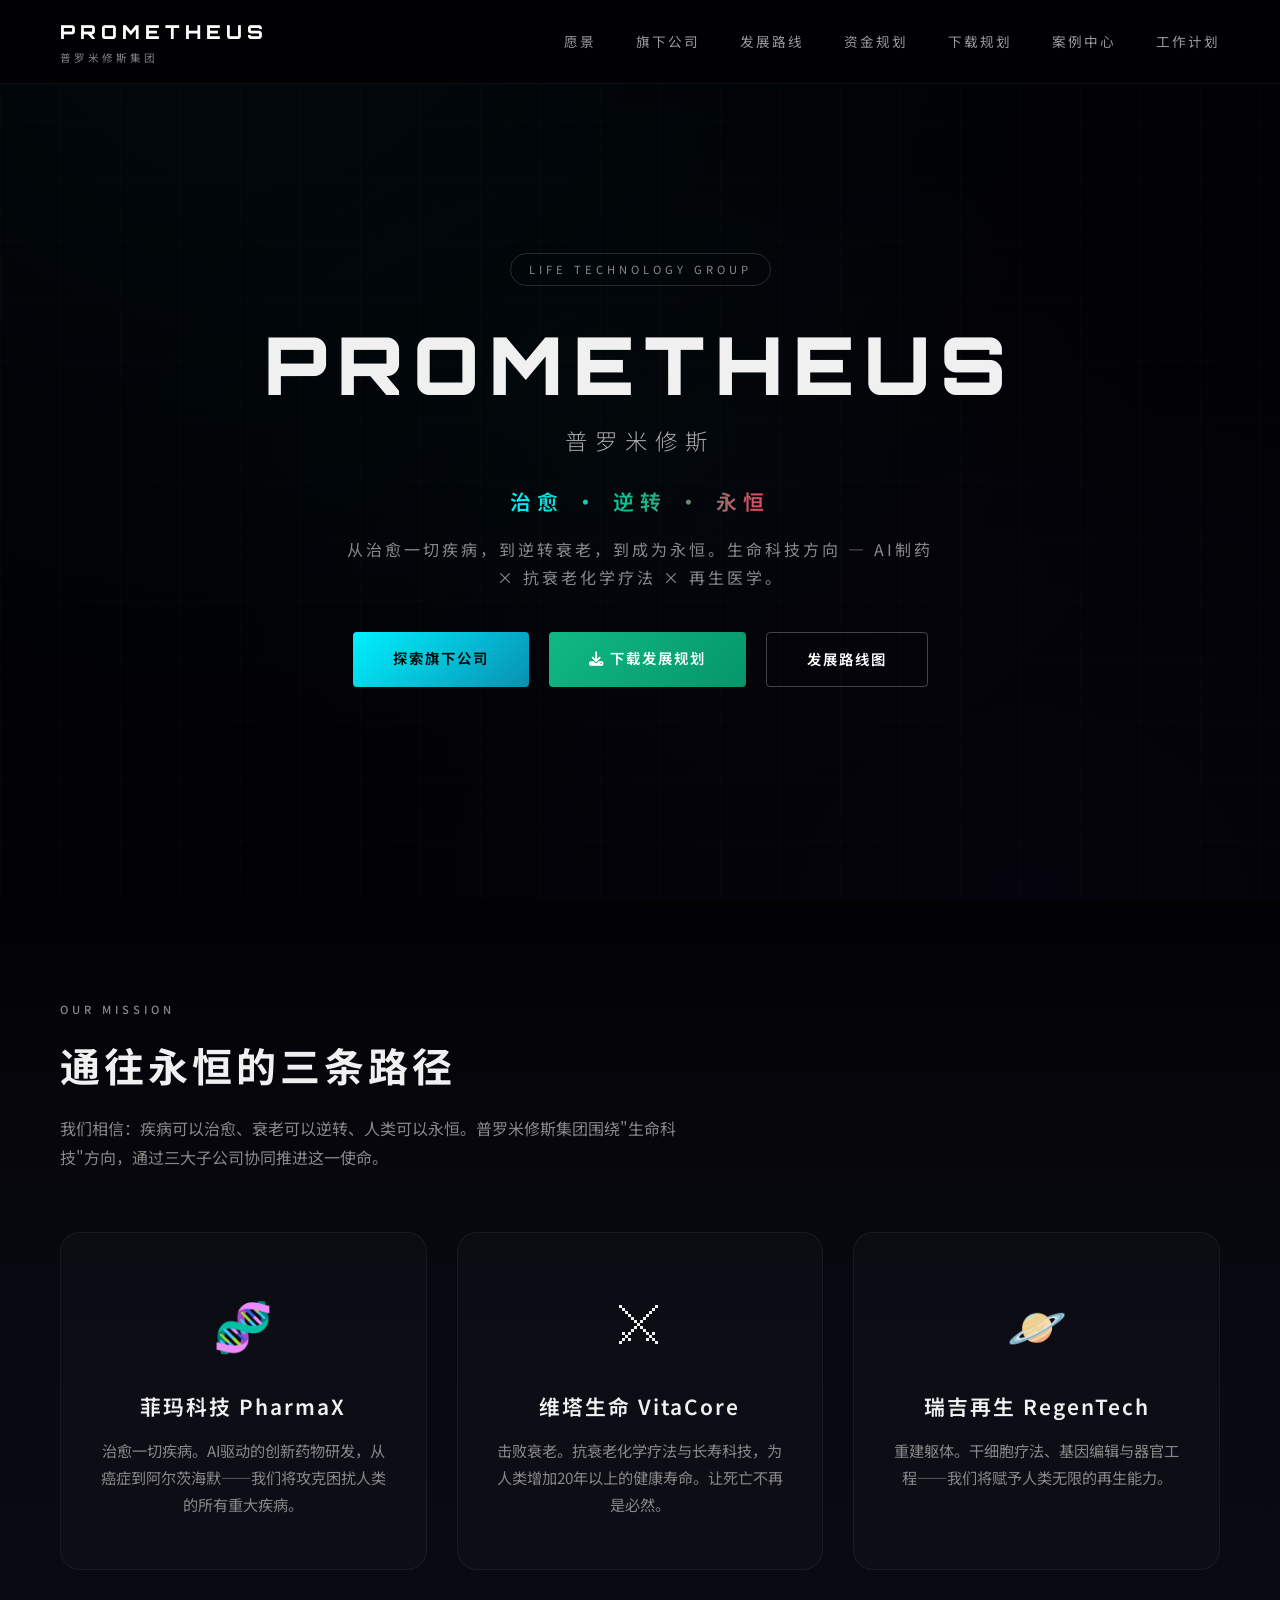
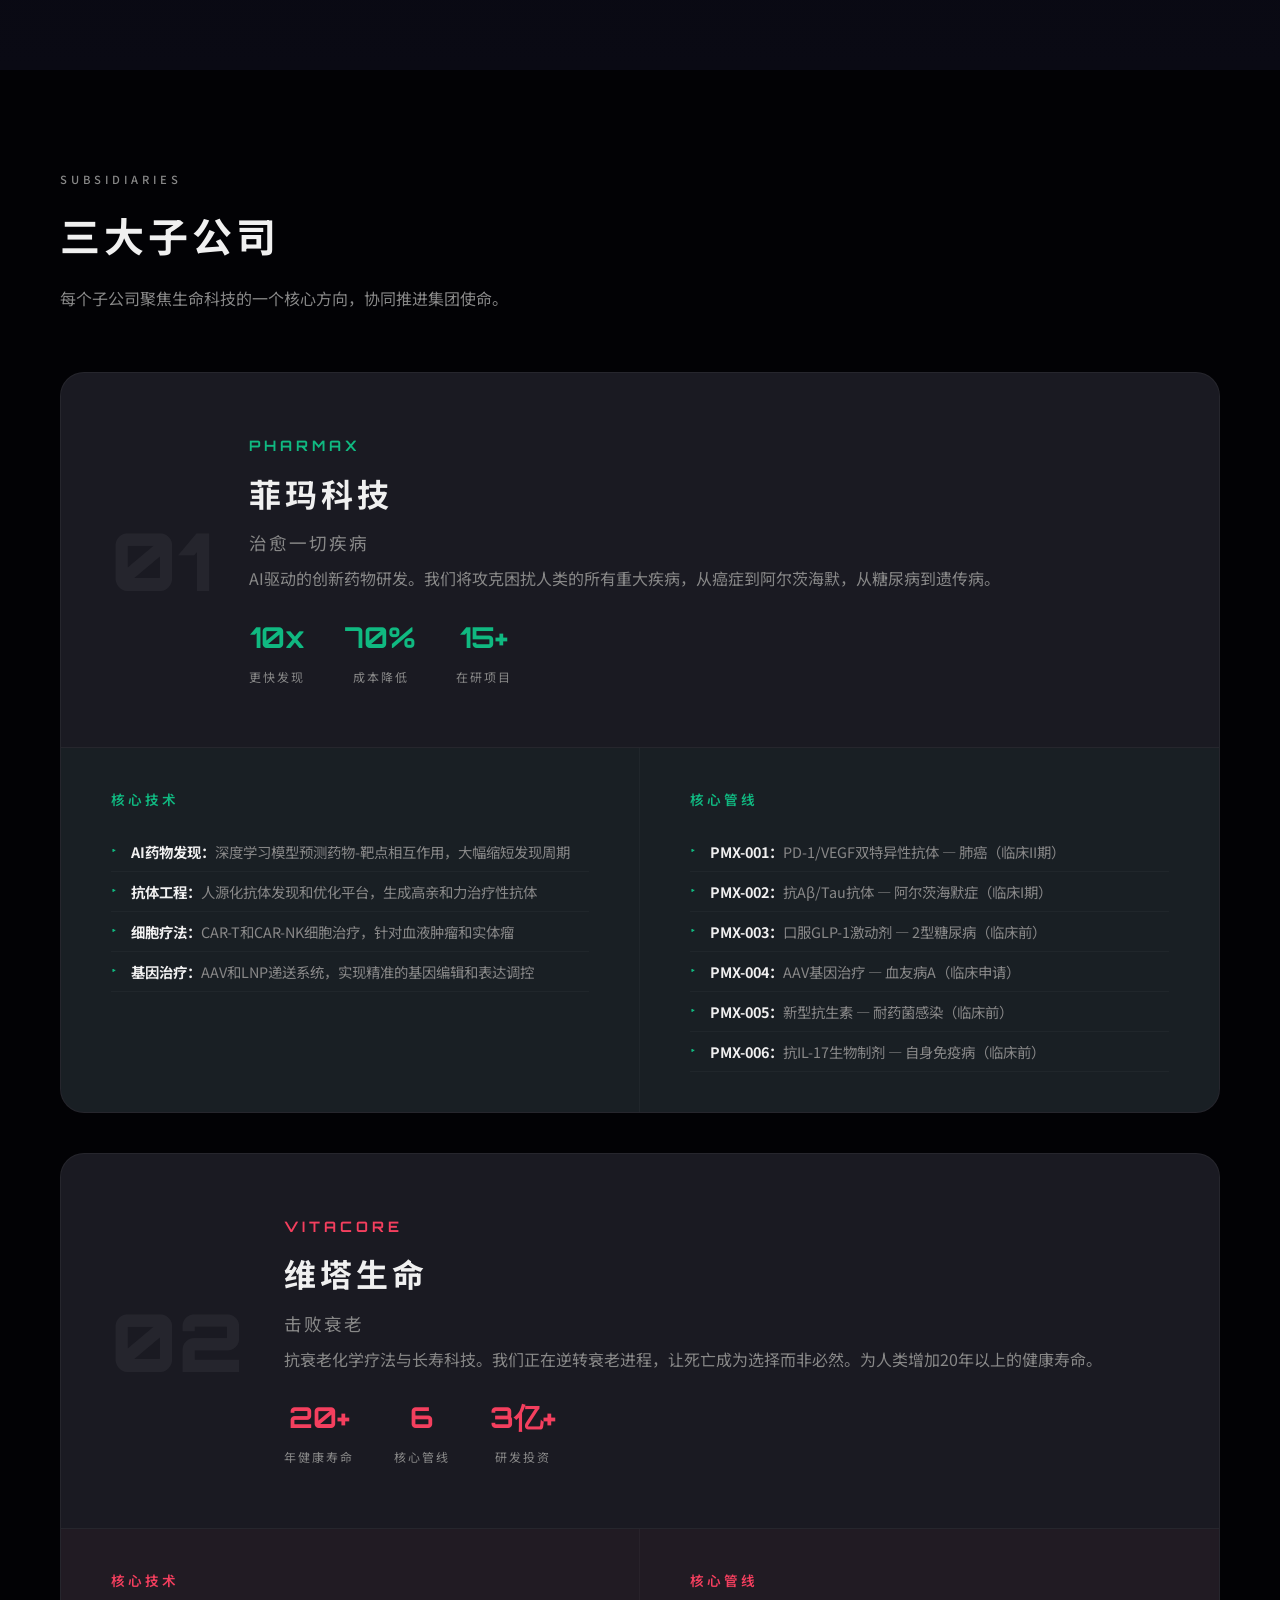
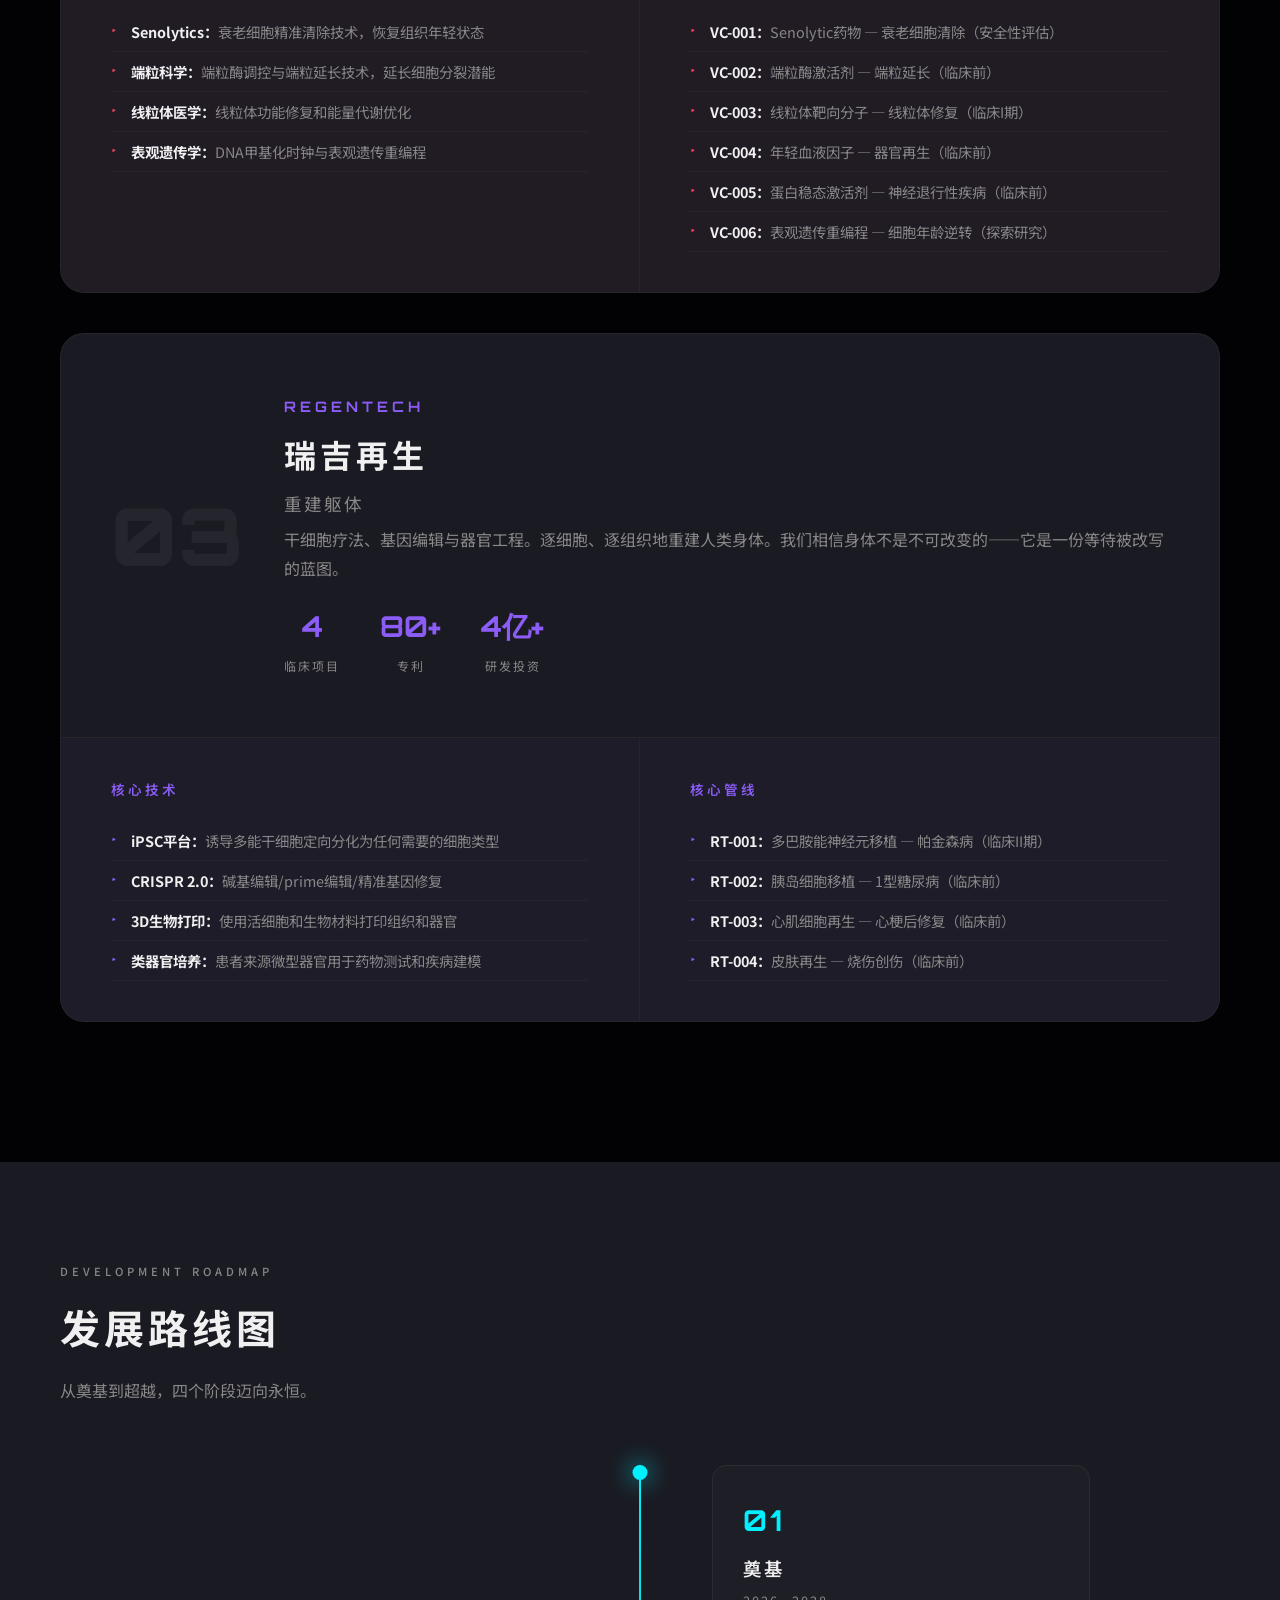
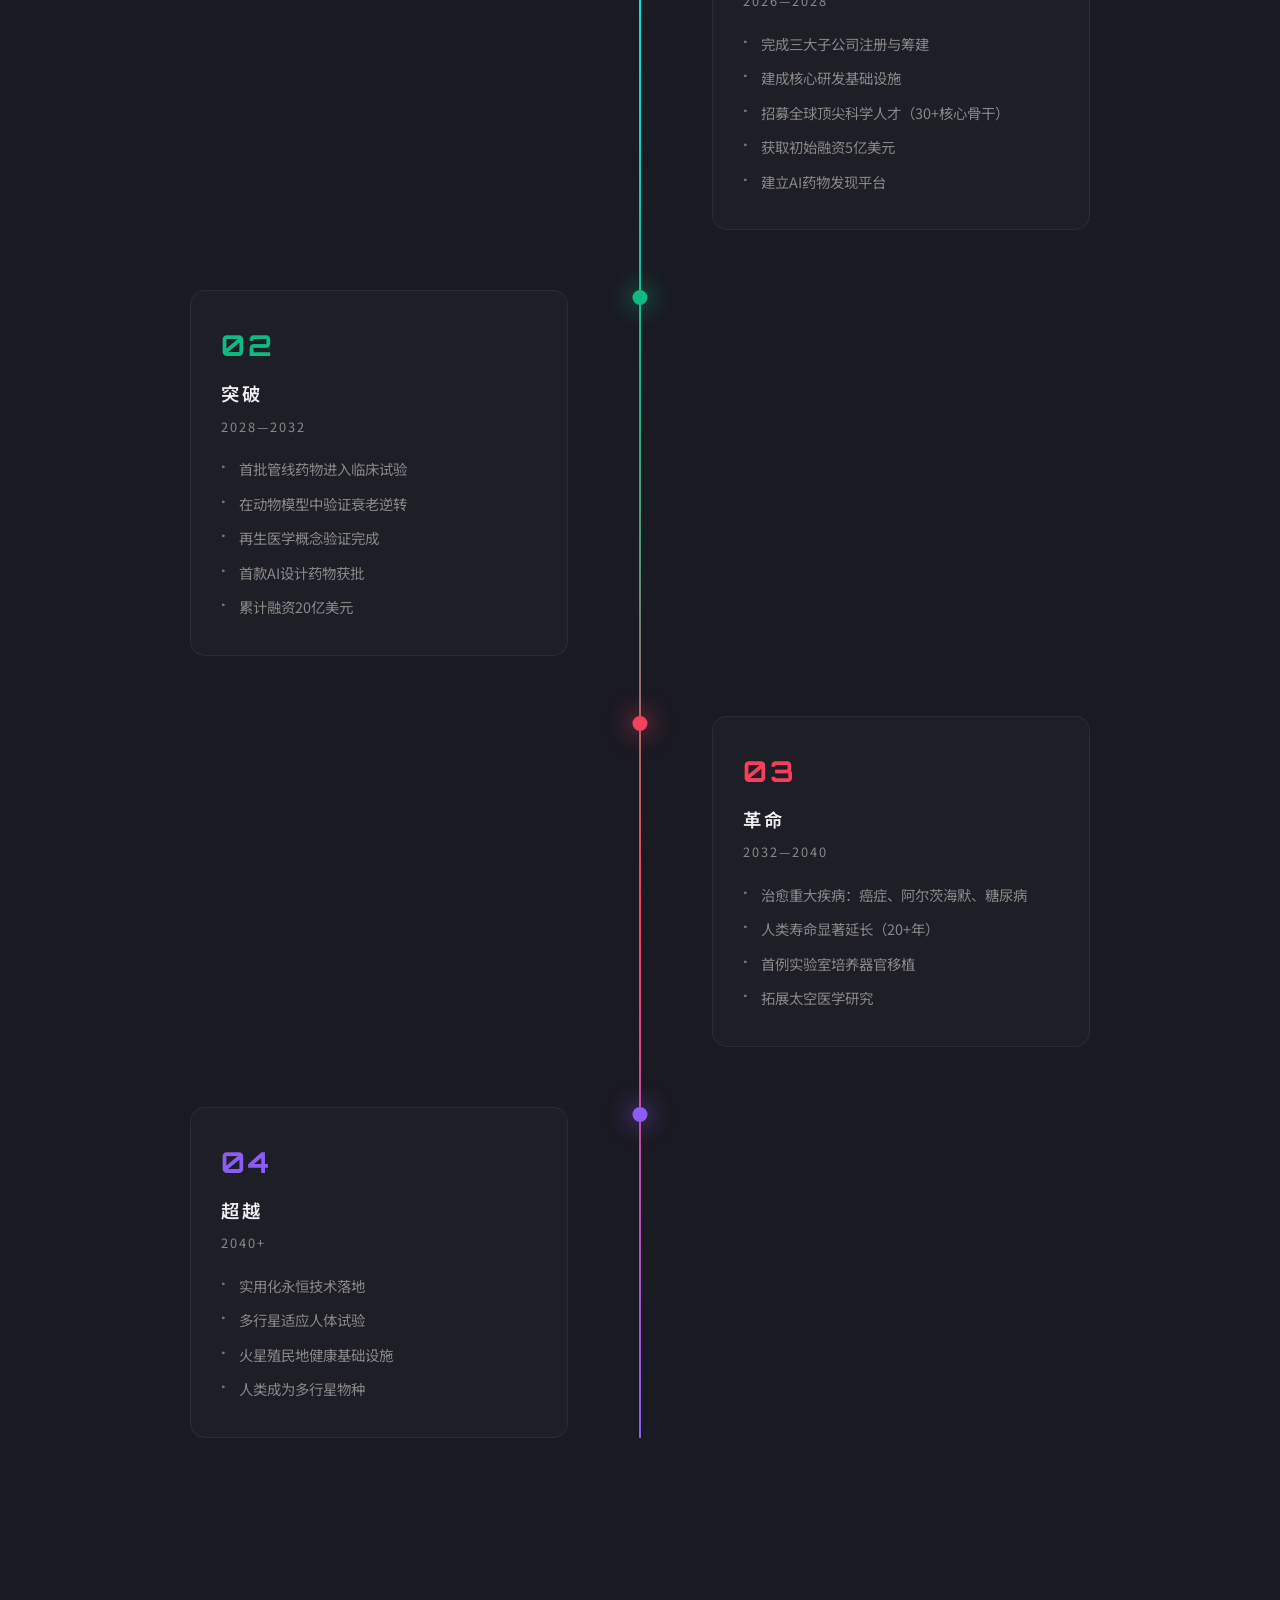
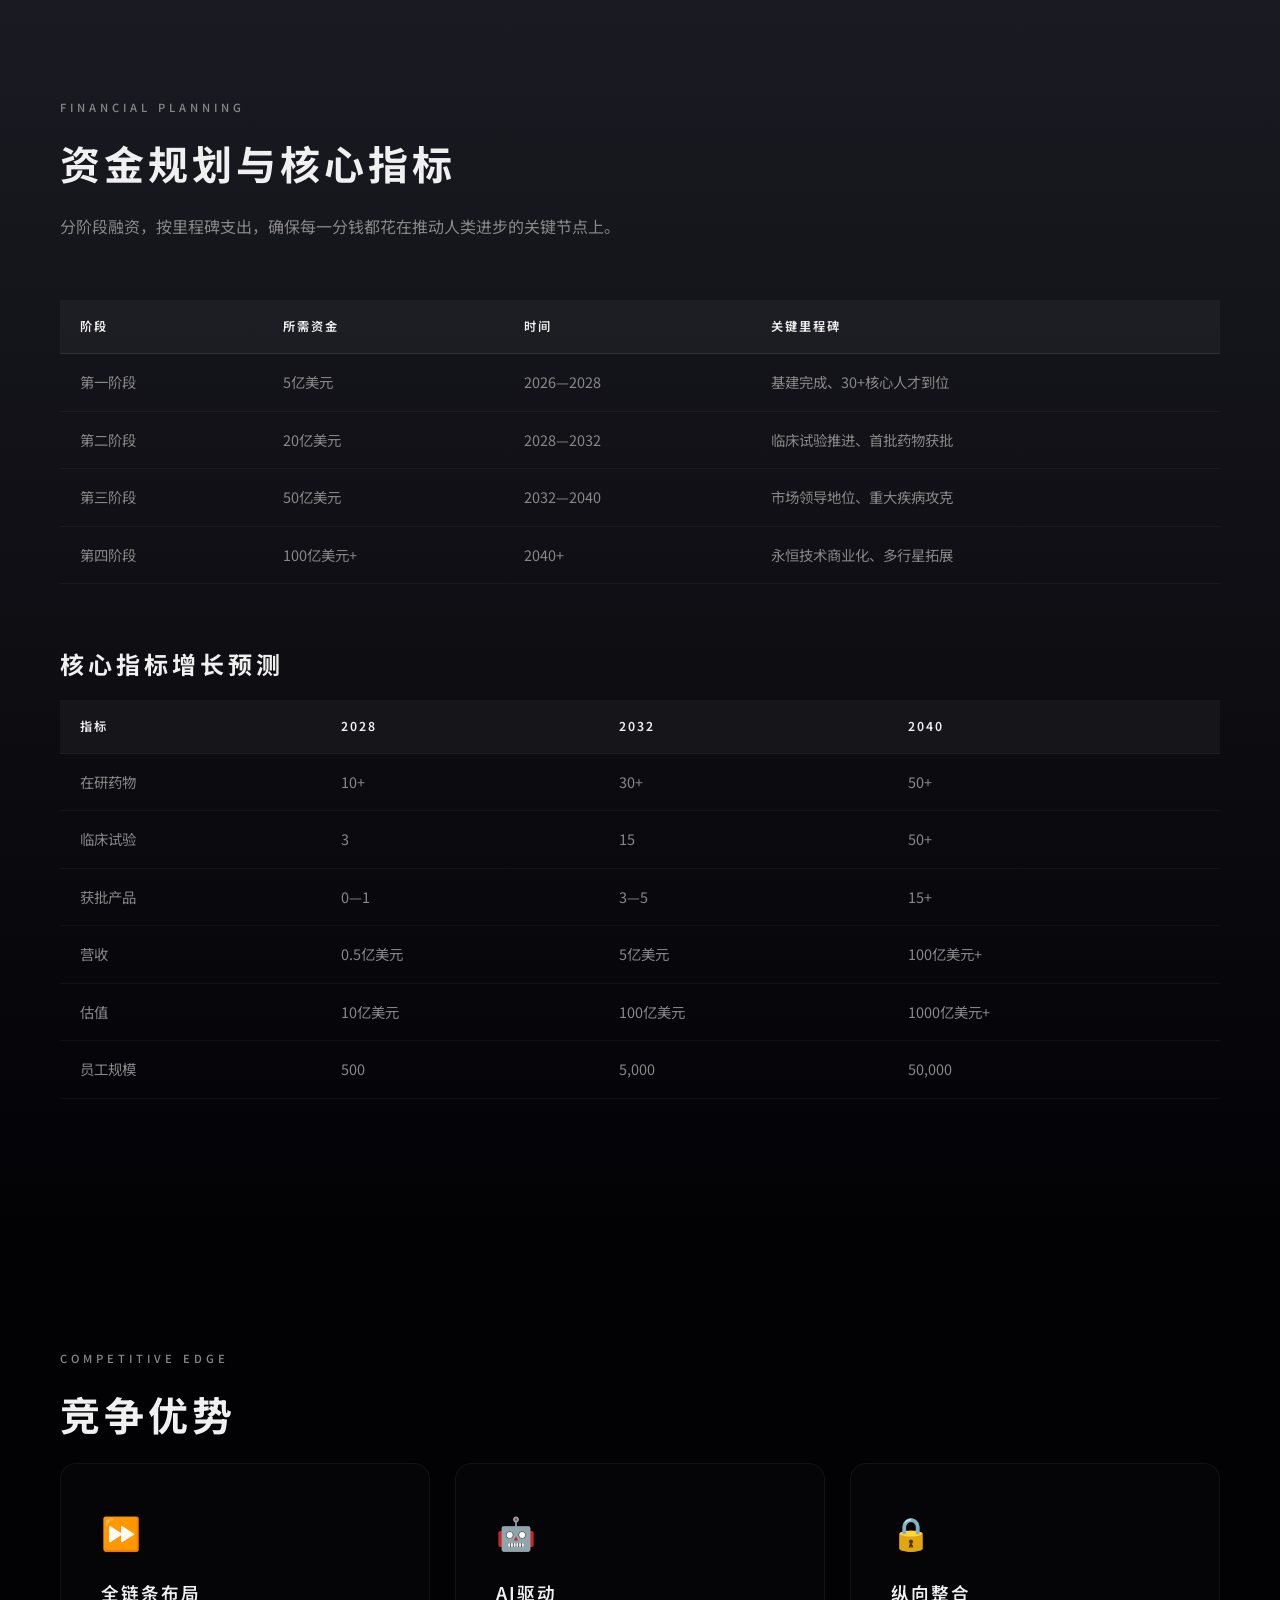
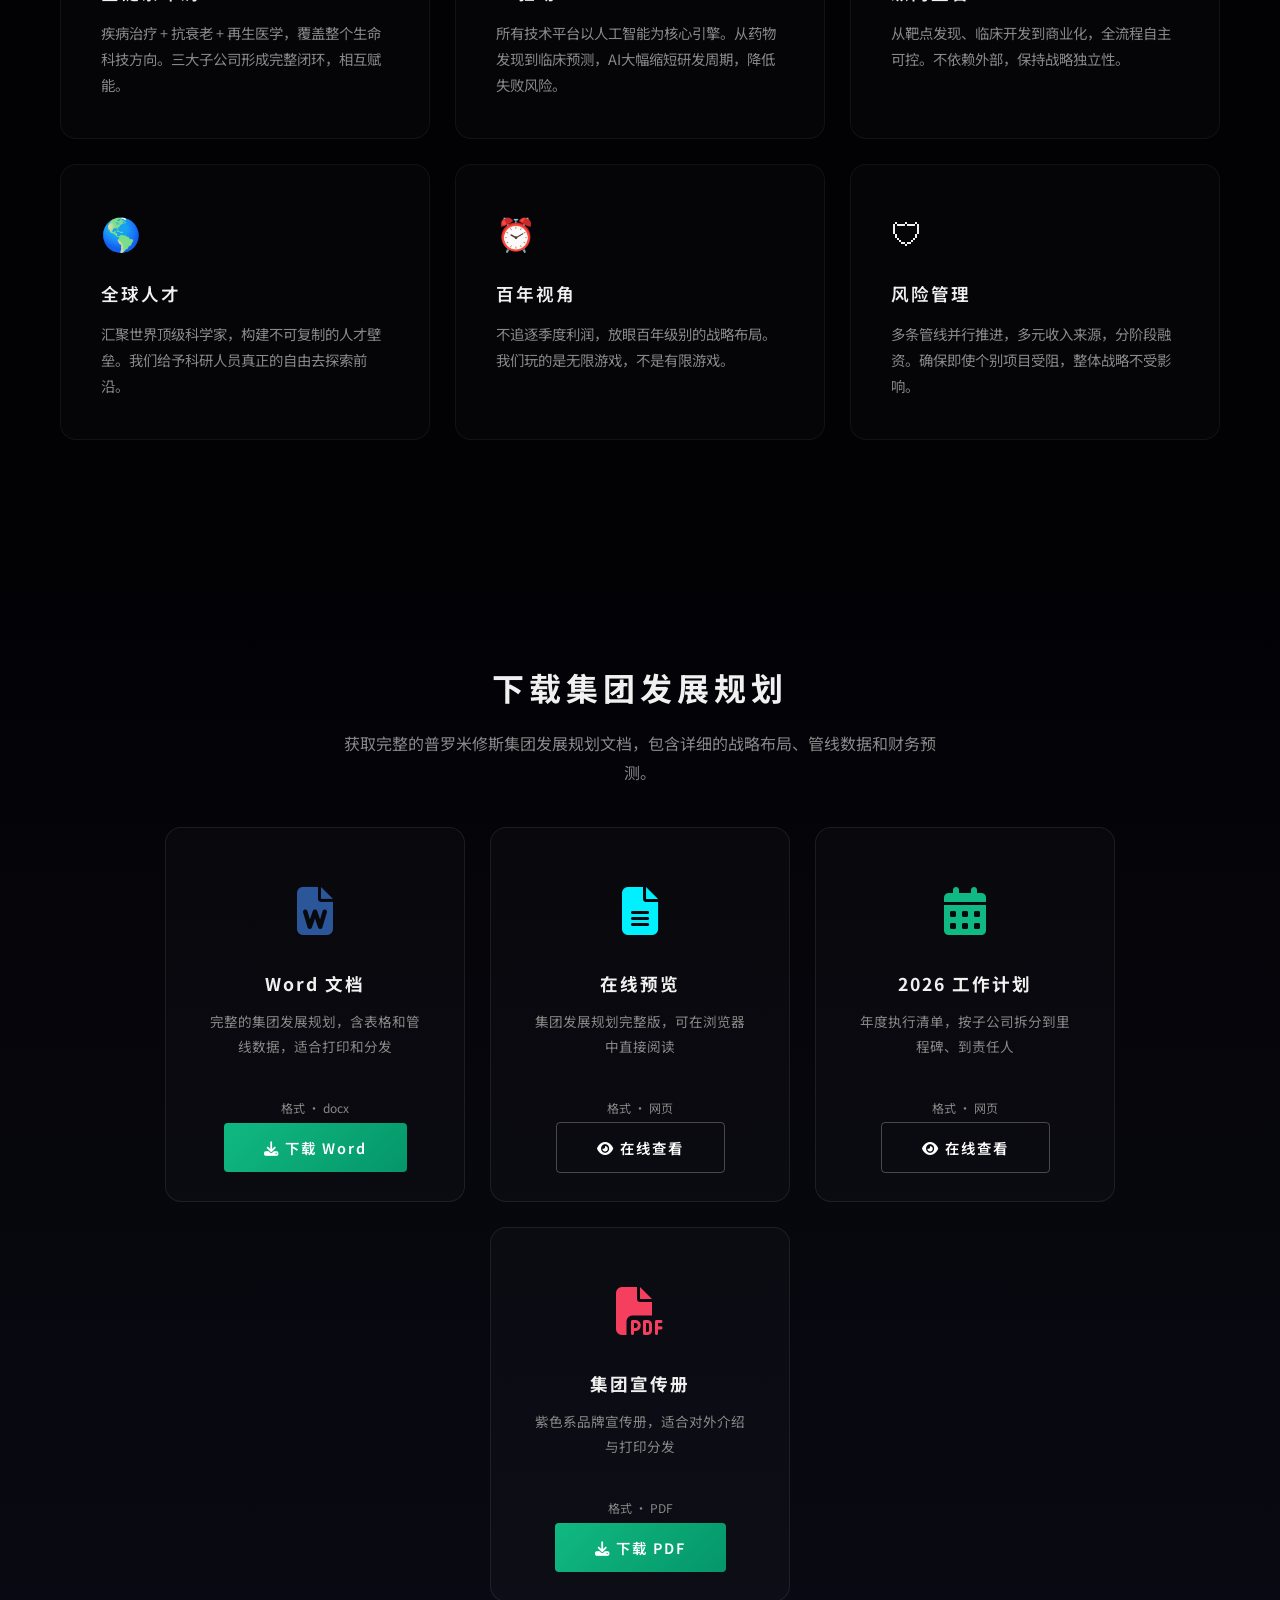
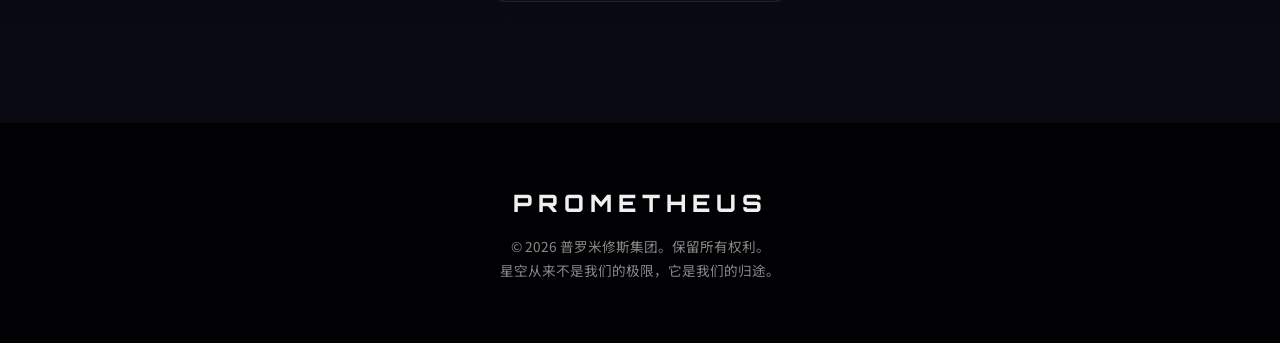
==== index.html @ bc150c8d "Prometheus Group site: main pages, three subsidiaries, longitudinal case tracking center (C-001/C-00" ====
<!DOCTYPE html>
<html lang="zh-CN">
<head>
<meta charset="UTF-8">
<meta name="viewport" content="width=device-width, initial-scale=1.0">
<title>Prometheus | 普罗米修斯集团 — 生命科技</title>
<link href="https://fonts.googleapis.com/css2?family=Orbitron:wght@600;700;900&family=Noto+Sans+SC:wght@300;400;500;700&display=swap" rel="stylesheet">
<link rel="stylesheet" href="https://cdnjs.cloudflare.com/ajax/libs/font-awesome/6.4.0/css/all.min.css">
<style>
:root{--c1:#00f0ff;--c2:#10b981;--c3:#f43f5e;--c4:#8b5cf6;--d:#020205;--l:#f0f0f0;--g:#888;--dg:#1a1a22}
*{margin:0;padding:0;box-sizing:border-box}
html{scroll-behavior:smooth}
body{font-family:'Noto Sans SC',sans-serif;background:var(--d);color:var(--l);line-height:1.7;overflow-x:hidden}

/* Background */
.bg{position:fixed;inset:0;background:radial-gradient(ellipse at 20% 0%,rgba(0,240,255,0.03) 0%,transparent 60%),radial-gradient(ellipse at 80% 100%,rgba(139,92,246,0.03) 0%,transparent 60%),radial-gradient(ellipse at 50% 50%,rgba(16,185,129,0.02) 0%,transparent 60%);z-index:-2}
.grid-bg{position:fixed;inset:0;background:linear-gradient(rgba(255,255,255,0.015) 1px,transparent 1px),linear-gradient(90deg,rgba(255,255,255,0.015) 1px,transparent 1px);background-size:60px 60px;z-index:-1}

/* Nav */
nav{position:fixed;top:0;width:100%;background:rgba(2,2,5,.92);backdrop-filter:blur(30px);border-bottom:1px solid rgba(255,255,255,.05);padding:16px 60px;display:flex;justify-content:space-between;align-items:center;z-index:1000;transition:.3s}
.logo{font-family:'Orbitron',sans-serif;font-size:1.2em;font-weight:800;letter-spacing:5px;color:#fff}
.logo span{font-family:'Noto Sans SC',sans-serif;font-size:.55em;font-weight:400;letter-spacing:3px;opacity:.5;display:block}
.nav-links{display:flex;gap:40px}
.nav-links a{color:rgba(255,255,255,.6);text-decoration:none;font-size:.85em;letter-spacing:2px;transition:.3s;position:relative}
.nav-links a:hover{color:#fff}
.nav-links a::after{content:'';position:absolute;bottom:-4px;left:0;width:0;height:1px;background:var(--c1);transition:.3s}
.nav-links a:hover::after{width:100%}

/* Hero */
.hero{min-height:100vh;display:flex;flex-direction:column;justify-content:center;align-items:center;text-align:center;padding:120px 20px 80px;position:relative}
.hero-tag{display:inline-block;padding:6px 18px;border:1px solid rgba(255,255,255,.15);border-radius:30px;font-size:.7em;letter-spacing:4px;color:var(--g);margin-bottom:30px}
.hero h1{font-family:'Orbitron',sans-serif;font-size:clamp(2.5em,7vw,5em);font-weight:900;letter-spacing:10px;line-height:1.2}
.hero h1 .zh{display:block;font-family:'Noto Sans SC',sans-serif;font-size:.28em;font-weight:300;letter-spacing:8px;margin-top:15px;opacity:.7}
.hero-slogan{font-size:1.3em;letter-spacing:6px;margin:30px 0 15px;background:linear-gradient(90deg,var(--c1),var(--c2),var(--c3));-webkit-background-clip:text;-webkit-text-fill-color:transparent;font-weight:600}
.hero-sub{font-size:1em;color:var(--g);letter-spacing:3px;max-width:600px;line-height:1.8;margin-bottom:40px}
.hero-btns{display:flex;gap:20px;flex-wrap:wrap;justify-content:center}
.btn{padding:14px 40px;font-size:.9em;font-weight:600;letter-spacing:2px;border-radius:4px;text-decoration:none;transition:.35s;cursor:pointer;border:none}
.btn-primary{background:linear-gradient(135deg,var(--c1),#0891b2);color:#000}
.btn-primary:hover{transform:translateY(-3px);box-shadow:0 20px 50px rgba(0,240,255,.3)}
.btn-outline{border:1px solid rgba(255,255,255,.25);color:#fff;background:transparent}
.btn-outline:hover{background:rgba(255,255,255,.06);border-color:rgba(255,255,255,.4)}
.btn-download{background:linear-gradient(135deg,var(--c2),#059669);color:#fff}
.btn-download:hover{transform:translateY(-3px);box-shadow:0 20px 50px rgba(16,185,129,.3)}

/* Section */
section{padding:100px 60px;position:relative}
.container{max-width:1300px;margin:0 auto}
.section-label{font-size:.7em;letter-spacing:4px;color:var(--g);font-weight:500;margin-bottom:12px}
.section-title{font-size:clamp(1.8em,3.5vw,2.5em);letter-spacing:4px;font-weight:700;margin-bottom:15px}
.section-sub{font-size:1em;color:var(--g);max-width:650px;line-height:1.8;margin-bottom:60px}

/* Vision section */
#vision{background:linear-gradient(180deg,var(--d),#080810,#0a0a14)}
.vision-grid{display:grid;grid-template-columns:repeat(3,1fr);gap:30px}
.v-card{background:rgba(255,255,255,.02);border:1px solid rgba(255,255,255,.05);border-radius:20px;padding:50px 35px;text-align:center;transition:.4s;position:relative;overflow:hidden}
.v-card::before{content:'';position:absolute;top:0;left:50%;transform:translateX(-50%);width:80px;height:2px;opacity:0;transition:.4s}
.v-card:nth-child(1)::before{background:var(--c1)}
.v-card:nth-child(2)::before{background:var(--c2)}
.v-card:nth-child(3)::before{background:var(--c3)}
.v-card:hover{transform:translateY(-10px)}
.v-card:nth-child(1):hover{border-color:rgba(0,240,255,.3);box-shadow:0 20px 60px rgba(0,240,255,.08)}
.v-card:nth-child(2):hover{border-color:rgba(16,185,129,.3);box-shadow:0 20px 60px rgba(16,185,129,.08)}
.v-card:nth-child(3):hover{border-color:rgba(244,63,94,.3);box-shadow:0 20px 60px rgba(244,63,94,.08)}
.v-card:hover::before{opacity:1}
.v-icon{font-size:3em;margin-bottom:25px}
.v-card h3{font-size:1.3em;letter-spacing:2px;margin-bottom:12px;font-weight:600}
.v-card p{color:var(--g);font-size:.95em;line-height:1.8}

/* Companies */
.company-card{background:var(--dg);border:1px solid rgba(255,255,255,.05);border-radius:24px;overflow:hidden;margin-bottom:40px;transition:.4s}
.company-card:hover{border-color:rgba(255,255,255,.1)}
.cc-header{padding:60px 50px;display:flex;align-items:center;gap:40px;flex-wrap:wrap}
.cc-num{font-family:'Orbitron',sans-serif;font-size:5em;font-weight:900;opacity:.05;line-height:1}
.cc-info{flex:1}
.cc-info .en{font-family:'Orbitron',sans-serif;font-size:.9em;letter-spacing:4px;margin-bottom:8px;font-weight:700}
.cc-info .en.ph{color:var(--c2)}.cc-info .en.vc{color:var(--c3)}.cc-info .en.rt{color:var(--c4)}
.cc-info h2{font-size:2em;font-weight:700;letter-spacing:4px;margin-bottom:8px}
.cc-info .tagline{font-size:1.1em;color:var(--g);letter-spacing:2px;margin-bottom:6px}
.cc-info .desc{color:var(--g);line-height:1.8;margin-bottom:20px}
.cc-stats{display:flex;gap:40px}
.stat{text-align:center}
.stat .num{font-family:'Orbitron',sans-serif;font-size:1.8em;font-weight:700}
.stat .num.s1{color:var(--c2)}.stat .num.s2{color:var(--c3)}.stat .num.s3{color:var(--c4)}
.stat .lbl{font-size:.75em;color:var(--g);letter-spacing:2px;margin-top:5px}
.cc-body{display:grid;grid-template-columns:1fr 1fr;border-top:1px solid rgba(255,255,255,.05)}
.cc-block{padding:40px 50px;border-right:1px solid rgba(255,255,255,.03)}
.cc-block:last-child{border-right:none}
.cc-block h4{font-size:.85em;letter-spacing:3px;margin-bottom:20px;font-weight:600}
.cc-block ul{list-style:none}
.cc-block li{color:var(--g);font-size:.9em;padding:8px 0;border-bottom:1px solid rgba(255,255,255,.03);padding-left:20px;position:relative;line-height:1.6}
.cc-block li::before{content:'▸';position:absolute;left:0;font-size:.8em}
.cc-block li strong{color:var(--l)}
.cc-block.ph{background:rgba(16,185,129,.03)}.cc-block.ph h4,.cc-block.ph li::before{color:var(--c2)}
.cc-block.vc{background:rgba(244,63,94,.03)}.cc-block.vc h4,.cc-block.vc li::before{color:var(--c3)}
.cc-block.rt{background:rgba(139,92,246,.03)}.cc-block.rt h4,.cc-block.rt li::before{color:var(--c4)}
.cc-url{display:inline-block;padding:8px 20px;border:1px solid rgba(255,255,255,.2);border-radius:4px;font-size:.8em;letter-spacing:1px;text-decoration:none;color:var(--g);transition:.3s;margin-top:15px}
.cc-url:hover{background:rgba(255,255,255,.05);color:#fff}

/* Roadmap */
#roadmap{background:var(--dg)}
.timeline{position:relative;max-width:900px;margin:0 auto}
.timeline::before{content:'';position:absolute;left:50%;width:2px;height:100%;background:linear-gradient(to bottom,var(--c1),var(--c2),var(--c3),var(--c4));transform:translateX(-50%)}
.tl-item{display:flex;margin-bottom:60px;align-items:flex-start}
.tl-marker{width:15px;height:15px;border-radius:50%;position:absolute;left:50%;transform:translateX(-50%);z-index:2;box-shadow:0 0 20px}
.tl-marker.m1{background:var(--c1);box-shadow:0 0 25px var(--c1)}
.tl-marker.m2{background:var(--c2);box-shadow:0 0 25px var(--c2)}
.tl-marker.m3{background:var(--c3);box-shadow:0 0 25px var(--c3)}
.tl-marker.m4{background:var(--c4);box-shadow:0 0 25px var(--c4)}
.tl-content{width:42%;padding:30px;background:rgba(255,255,255,.02);border:1px solid rgba(255,255,255,.06);border-radius:15px}
.tl-item:nth-child(odd) .tl-content{margin-left:auto}
.tl-content .phase-num{font-family:'Orbitron',sans-serif;font-size:1.8em;font-weight:700;margin-bottom:8px;letter-spacing:3px}
.tl-item:nth-child(1) .phase-num{color:var(--c1)}
.tl-item:nth-child(2) .phase-num{color:var(--c2)}
.tl-item:nth-child(3) .phase-num{color:var(--c3)}
.tl-item:nth-child(4) .phase-num{color:var(--c4)}
.tl-content h3{font-size:1.15em;letter-spacing:3px;margin-bottom:6px;font-weight:600}
.tl-content .year{font-size:.8em;color:var(--g);letter-spacing:2px;margin-bottom:15px}
.tl-content ul{list-style:none}
.tl-content li{color:var(--g);font-size:.9em;padding:5px 0;padding-left:18px;position:relative;line-height:1.7}
.tl-content li::before{content:'▸';position:absolute;left:0;font-size:.7em;color:var(--g)}

/* Finance */
#finance{background:linear-gradient(180deg,var(--dg),var(--d))}
.table-wrap{overflow-x:auto;margin-bottom:50px}
table{width:100%;border-collapse:collapse;font-size:.9em}
th{text-align:left;padding:16px 20px;background:rgba(255,255,255,.04);font-weight:600;letter-spacing:2px;font-size:.85em;border-bottom:1px solid rgba(255,255,255,.08)}
td{padding:16px 20px;border-bottom:1px solid rgba(255,255,255,.04);color:var(--g)}
tr:hover td{background:rgba(255,255,255,.015)}

/* Advantages */
.adv-grid{display:grid;grid-template-columns:repeat(auto-fit,minmax(350px,1fr));gap:25px}
.adv-card{background:rgba(255,255,255,.015);border:1px solid rgba(255,255,255,.05);border-radius:16px;padding:40px;transition:.3s}
.adv-card:hover{border-color:rgba(255,255,255,.1);transform:translateY(-5px)}
.adv-card .adv-icon{font-size:2em;margin-bottom:20px}
.adv-card h4{font-size:1.1em;letter-spacing:2px;margin-bottom:12px;font-weight:600}
.adv-card p{color:var(--g);font-size:.9em;line-height:1.8}

/* Download section */
#download{text-align:center;background:linear-gradient(180deg,var(--d),#0a0a14);padding:120px 60px}
#download h2{font-size:2em;letter-spacing:5px;margin-bottom:15px}
#download p{color:var(--g);max-width:600px;margin:0 auto 40px;line-height:1.8}
.download-cards{display:flex;gap:25px;justify-content:center;flex-wrap:wrap}
.dl-card{background:rgba(255,255,255,.02);border:1px solid rgba(255,255,255,.08);border-radius:16px;padding:40px;width:300px;text-align:center;transition:.4s}
.dl-card:hover{border-color:rgba(16,185,129,.4);box-shadow:0 20px 60px rgba(16,185,129,.1)}
.dl-card .dl-icon{font-size:3em;margin-bottom:20px}
.dl-card h4{font-size:1.1em;letter-spacing:2px;margin-bottom:10px}
.dl-card p{color:var(--g);font-size:.85em;line-height:1.7;margin-bottom:20px}
.dl-card .dl-size{color:var(--g);font-size:.75em;margin-bottom:15px}

/* Footer */
footer{background:#010103;padding:60px;text-align:center;border-top:1px solid rgba(255,255,255,.03)}
footer .footer-logo{font-family:'Orbitron',sans-serif;font-size:1.5em;font-weight:800;letter-spacing:6px;margin-bottom:10px}
footer p{color:var(--g);font-size:.85em;line-height:1.8}

/* Responsive */
@media(max-width:768px){
nav{padding:15px 25px}
.nav-links{display:none}
section{padding:60px 25px}
.vision-grid{grid-template-columns:1fr}
.cc-header{flex-direction:column;text-align:center;padding:40px 25px}
.cc-body{grid-template-columns:1fr}
.cc-block{border-right:none;border-bottom:1px solid rgba(255,255,255,.03);padding:30px 25px}
.timeline::before{left:20px}
.tl-marker{left:20px!important}
.tl-content{width:calc(100% - 50px)!important;margin-left:50px!important}
.cc-stats{justify-content:center}
}

/* Animations */
@keyframes fadeUp{from{opacity:0;transform:translateY(40px)}to{opacity:1;transform:translateY(0)}}
.hero h1,.hero-slogan,.hero-sub,.hero-btns{animation:fadeUp .8s ease-out forwards}
.hero-slogan{animation-delay:.2s}.hero-sub{animation-delay:.4s}.hero-btns{animation-delay:.6s}
</style>
</head>
<body>

<div class="bg"></div><div class="grid-bg"></div>

<nav>
<div class="logo">PROMETHEUS<span>普罗米修斯集团</span></div>
<div class="nav-links">
<a href="#vision">愿景</a>
<a href="#companies">旗下公司</a>
<a href="#roadmap">发展路线</a>
<a href="#finance">资金规划</a>
<a href="#download">下载规划</a>
<a href="cases/index.html">案例中心</a>
<a href="2026工作计划.html">工作计划</a>
</div>
</nav>

<!-- HERO -->
<section class="hero">
<div class="hero-tag">LIFE TECHNOLOGY GROUP</div>
<h1>PROMETHEUS<span class="zh">普罗米修斯</span></h1>
<div class="hero-slogan">治愈 · 逆转 · 永恒</div>
<p class="hero-sub">从治愈一切疾病，到逆转衰老，到成为永恒。生命科技方向 — AI制药 × 抗衰老化学疗法 × 再生医学。</p>
<div class="hero-btns">
<a href="#companies" class="btn btn-primary">探索旗下公司</a>
<a href="#download" class="btn btn-download"><i class="fas fa-download"></i> 下载发展规划</a>
<a href="#roadmap" class="btn btn-outline">发展路线图</a>
</div>
</section>

<!-- VISION -->
<section id="vision">
<div class="container">
<div class="section-label">OUR MISSION</div>
<div class="section-title">通往永恒的三条路径</div>
<p class="section-sub">我们相信：疾病可以治愈、衰老可以逆转、人类可以永恒。普罗米修斯集团围绕"生命科技"方向，通过三大子公司协同推进这一使命。</p>
<div class="vision-grid">
<div class="v-card">
<div class="v-icon">&#129516;</div>
<h3>菲玛科技 PharmaX</h3>
<p>治愈一切疾病。AI驱动的创新药物研发，从癌症到阿尔茨海默——我们将攻克困扰人类的所有重大疾病。</p>
</div>
<div class="v-card">
<div class="v-icon">&#9876;</div>
<h3>维塔生命 VitaCore</h3>
<p>击败衰老。抗衰老化学疗法与长寿科技，为人类增加20年以上的健康寿命。让死亡不再是必然。</p>
</div>
<div class="v-card">
<div class="v-icon">&#129680;</div>
<h3>瑞吉再生 RegenTech</h3>
<p>重建躯体。干细胞疗法、基因编辑与器官工程——我们将赋予人类无限的再生能力。</p>
</div></div></div>
</section>

<!-- COMPANIES -->
<section id="companies">
<div class="container">
<div class="section-label">SUBSIDIARIES</div>
<div class="section-title">三大子公司</div>
<p class="section-sub">每个子公司聚焦生命科技的一个核心方向，协同推进集团使命。</p>

<!-- PharmaX -->
<div class="company-card">
<div class="cc-header">
<div class="cc-num">01</div>
<div class="cc-info">
<div class="en ph">PHARMAX</div>
<h2>菲玛科技</h2>
<div class="tagline">治愈一切疾病</div>
<div class="desc">AI驱动的创新药物研发。我们将攻克困扰人类的所有重大疾病，从癌症到阿尔茨海默，从糖尿病到遗传病。</div>
<div class="cc-stats">
<div class="stat"><div class="num s1">10x</div><div class="lbl">更快发现</div></div>
<div class="stat"><div class="num s1">70%</div><div class="lbl">成本降低</div></div>
<div class="stat"><div class="num s1">15+</div><div class="lbl">在研项目</div></div>
</div>
</div>
</div>
<div class="cc-body">
<div class="cc-block ph"><h4>核心技术</h4>
<ul>
<li><strong>AI药物发现：</strong>深度学习模型预测药物-靶点相互作用，大幅缩短发现周期</li>
<li><strong>抗体工程：</strong>人源化抗体发现和优化平台，生成高亲和力治疗性抗体</li>
<li><strong>细胞疗法：</strong>CAR-T和CAR-NK细胞治疗，针对血液肿瘤和实体瘤</li>
<li><strong>基因治疗：</strong>AAV和LNP递送系统，实现精准的基因编辑和表达调控</li>
</ul>
</div>
<div class="cc-block ph"><h4>核心管线</h4>
<ul>
<li><strong>PMX-001：</strong>PD-1/VEGF双特异性抗体 — 肺癌（临床II期）</li>
<li><strong>PMX-002：</strong>抗Aβ/Tau抗体 — 阿尔茨海默症（临床I期）</li>
<li><strong>PMX-003：</strong>口服GLP-1激动剂 — 2型糖尿病（临床前）</li>
<li><strong>PMX-004：</strong>AAV基因治疗 — 血友病A（临床申请）</li>
<li><strong>PMX-005：</strong>新型抗生素 — 耐药菌感染（临床前）</li>
<li><strong>PMX-006：</strong>抗IL-17生物制剂 — 自身免疫病（临床前）</li>
</ul>
</div></div>
</div>

<!-- VitaCore -->
<div class="company-card">
<div class="cc-header">
<div class="cc-num">02</div>
<div class="cc-info">
<div class="en vc">VITACORE</div>
<h2>维塔生命</h2>
<div class="tagline">击败衰老</div>
<div class="desc">抗衰老化学疗法与长寿科技。我们正在逆转衰老进程，让死亡成为选择而非必然。为人类增加20年以上的健康寿命。</div>
<div class="cc-stats">
<div class="stat"><div class="num s2">20+</div><div class="lbl">年健康寿命</div></div>
<div class="stat"><div class="num s2">6</div><div class="lbl">核心管线</div></div>
<div class="stat"><div class="num s2">3亿+</div><div class="lbl">研发投资</div></div>
</div>
</div>
</div>
<div class="cc-body">
<div class="cc-block vc"><h4>核心技术</h4>
<ul>
<li><strong>Senolytics：</strong>衰老细胞精准清除技术，恢复组织年轻状态</li>
<li><strong>端粒科学：</strong>端粒酶调控与端粒延长技术，延长细胞分裂潜能</li>
<li><strong>线粒体医学：</strong>线粒体功能修复和能量代谢优化</li>
<li><strong>表观遗传学：</strong>DNA甲基化时钟与表观遗传重编程</li>
</ul>
</div>
<div class="cc-block vc"><h4>核心管线</h4>
<ul>
<li><strong>VC-001：</strong>Senolytic药物 — 衰老细胞清除（安全性评估）</li>
<li><strong>VC-002：</strong>端粒酶激活剂 — 端粒延长（临床前）</li>
<li><strong>VC-003：</strong>线粒体靶向分子 — 线粒体修复（临床I期）</li>
<li><strong>VC-004：</strong>年轻血液因子 — 器官再生（临床前）</li>
<li><strong>VC-005：</strong>蛋白稳态激活剂 — 神经退行性疾病（临床前）</li>
<li><strong>VC-006：</strong>表观遗传重编程 — 细胞年龄逆转（探索研究）</li>
</ul>
</div></div>
</div>

<!-- RegenTech -->
<div class="company-card">
<div class="cc-header">
<div class="cc-num">03</div>
<div class="cc-info">
<div class="en rt">REGENTECH</div>
<h2>瑞吉再生</h2>
<div class="tagline">重建躯体</div>
<div class="desc">干细胞疗法、基因编辑与器官工程。逐细胞、逐组织地重建人类身体。我们相信身体不是不可改变的——它是一份等待被改写的蓝图。</div>
<div class="cc-stats">
<div class="stat"><div class="num s3">4</div><div class="lbl">临床项目</div></div>
<div class="stat"><div class="num s3">80+</div><div class="lbl">专利</div></div>
<div class="stat"><div class="num s3">4亿+</div><div class="lbl">研发投资</div></div>
</div>
</div>
</div>
<div class="cc-body">
<div class="cc-block rt"><h4>核心技术</h4>
<ul>
<li><strong>iPSC平台：</strong>诱导多能干细胞定向分化为任何需要的细胞类型</li>
<li><strong>CRISPR 2.0：</strong>碱基编辑/prime编辑/精准基因修复</li>
<li><strong>3D生物打印：</strong>使用活细胞和生物材料打印组织和器官</li>
<li><strong>类器官培养：</strong>患者来源微型器官用于药物测试和疾病建模</li>
</ul>
</div>
<div class="cc-block rt"><h4>核心管线</h4>
<ul>
<li><strong>RT-001：</strong>多巴胺能神经元移植 — 帕金森病（临床II期）</li>
<li><strong>RT-002：</strong>胰岛细胞移植 — 1型糖尿病（临床前）</li>
<li><strong>RT-003：</strong>心肌细胞再生 — 心梗后修复（临床前）</li>
<li><strong>RT-004：</strong>皮肤再生 — 烧伤创伤（临床前）</li>
</ul>
</div></div>
</div>
</div>
</section>

<!-- ROADMAP -->
<section id="roadmap">
<div class="container">
<div class="section-label">DEVELOPMENT ROADMAP</div>
<div class="section-title">发展路线图</div>
<p class="section-sub">从奠基到超越，四个阶段迈向永恒。</p>

<div class="timeline">
<div class="tl-item"><div class="tl-marker m1"></div>
<div class="tl-content"><div class="phase-num">01</div><h3>奠基</h3><div class="year">2026—2028</div>
<ul><li>完成三大子公司注册与筹建</li><li>建成核心研发基础设施</li><li>招募全球顶尖科学人才（30+核心骨干）</li><li>获取初始融资5亿美元</li><li>建立AI药物发现平台</li></ul></div></div>

<div class="tl-item"><div class="tl-marker m2"></div>
<div class="tl-content"><div class="phase-num">02</div><h3>突破</h3><div class="year">2028—2032</div>
<ul><li>首批管线药物进入临床试验</li><li>在动物模型中验证衰老逆转</li><li>再生医学概念验证完成</li><li>首款AI设计药物获批</li><li>累计融资20亿美元</li></ul></div></div>

<div class="tl-item"><div class="tl-marker m3"></div>
<div class="tl-content"><div class="phase-num">03</div><h3>革命</h3><div class="year">2032—2040</div>
<ul><li>治愈重大疾病：癌症、阿尔茨海默、糖尿病</li><li>人类寿命显著延长（20+年）</li><li>首例实验室培养器官移植</li><li>拓展太空医学研究</li></ul></div></div>

<div class="tl-item"><div class="tl-marker m4"></div>
<div class="tl-content"><div class="phase-num">04</div><h3>超越</h3><div class="year">2040+</div>
<ul><li>实用化永恒技术落地</li><li>多行星适应人体试验</li><li>火星殖民地健康基础设施</li><li>人类成为多行星物种</li></ul></div></div>
</div>
</div>
</section>

<!-- FINANCE -->
<section id="finance">
<div class="container">
<div class="section-label">FINANCIAL PLANNING</div>
<div class="section-title">资金规划与核心指标</div>
<p class="section-sub">分阶段融资，按里程碑支出，确保每一分钱都花在推动人类进步的关键节点上。</p>

<div class="table-wrap">
<table>
<tr><th>阶段</th><th>所需资金</th><th>时间</th><th>关键里程碑</th></tr>
<tr><td>第一阶段</td><td>5亿美元</td><td>2026—2028</td><td>基建完成、30+核心人才到位</td></tr>
<tr><td>第二阶段</td><td>20亿美元</td><td>2028—2032</td><td>临床试验推进、首批药物获批</td></tr>
<tr><td>第三阶段</td><td>50亿美元</td><td>2032—2040</td><td>市场领导地位、重大疾病攻克</td></tr>
<tr><td>第四阶段</td><td>100亿美元+</td><td>2040+</td><td>永恒技术商业化、多行星拓展</td></tr>
</table>
</div>

<div class="section-title" style="font-size:1.5em;margin-top:60px">核心指标增长预测</div>
<div class="table-wrap">
<table>
<tr><th>指标</th><th>2028</th><th>2032</th><th>2040</th></tr>
<tr><td>在研药物</td><td>10+</td><td>30+</td><td>50+</td></tr>
<tr><td>临床试验</td><td>3</td><td>15</td><td>50+</td></tr>
<tr><td>获批产品</td><td>0—1</td><td>3—5</td><td>15+</td></tr>
<tr><td>营收</td><td>0.5亿美元</td><td>5亿美元</td><td>100亿美元+</td></tr>
<tr><td>估值</td><td>10亿美元</td><td>100亿美元</td><td>1000亿美元+</td></tr>
<tr><td>员工规模</td><td>500</td><td>5,000</td><td>50,000</td></tr>
</table>
</div>
</div>
</section>

<!-- ADVANTAGES -->
<section id="advantages">
<div class="container">
<div class="section-label">COMPETITIVE EDGE</div>
<div class="section-title">竞争优势</div>
<div class="adv-grid">
<div class="adv-card"><div class="adv-icon">&#9193;</div><h4>全链条布局</h4><p>疾病治疗 + 抗衰老 + 再生医学，覆盖整个生命科技方向。三大子公司形成完整闭环，相互赋能。</p></div>
<div class="adv-card"><div class="adv-icon">&#129302;</div><h4>AI驱动</h4><p>所有技术平台以人工智能为核心引擎。从药物发现到临床预测，AI大幅缩短研发周期，降低失败风险。</p></div>
<div class="adv-card"><div class="adv-icon">&#128274;</div><h4>纵向整合</h4><p>从靶点发现、临床开发到商业化，全流程自主可控。不依赖外部，保持战略独立性。</p></div>
<div class="adv-card"><div class="adv-icon">&#127758;</div><h4>全球人才</h4><p>汇聚世界顶级科学家，构建不可复制的人才壁垒。我们给予科研人员真正的自由去探索前沿。</p></div>
<div class="adv-card"><div class="adv-icon">&#9200;</div><h4>百年视角</h4><p>不追逐季度利润，放眼百年级别的战略布局。我们玩的是无限游戏，不是有限游戏。</p></div>
<div class="adv-card"><div class="adv-icon">&#128737;</div><h4>风险管理</h4><p>多条管线并行推进，多元收入来源，分阶段融资。确保即使个别项目受阻，整体战略不受影响。</p></div>
</div></div>
</section>

<!-- DOWNLOAD -->
<section id="download">
<h2>下载集团发展规划</h2>
<p>获取完整的普罗米修斯集团发展规划文档，包含详细的战略布局、管线数据和财务预测。</p>
<div class="download-cards">
<div class="dl-card">
<div class="dl-icon"><i class="fas fa-file-word" style="color:#2b579a;font-size:1em"></i></div>
<h4>Word 文档</h4>
<p>完整的集团发展规划，含表格和管线数据，适合打印和分发</p>
<div class="dl-size">格式 · docx</div>
<a href="普罗米修斯集团发展规划.docx" class="btn btn-download"><i class="fas fa-download"></i> 下载 Word</a>
</div>
<div class="dl-card">
<div class="dl-icon"><i class="fas fa-file-alt" style="color:var(--c1);font-size:1em"></i></div>
<h4>在线预览</h4>
<p>集团发展规划完整版，可在浏览器中直接阅读</p>
<div class="dl-size">格式 · 网页</div>
<a href="规划.html" class="btn btn-outline"><i class="fas fa-eye"></i> 在线查看</a>
</div>
<div class="dl-card">
<div class="dl-icon"><i class="fas fa-calendar-alt" style="color:var(--c2);font-size:1em"></i></div>
<h4>2026 工作计划</h4>
<p>年度执行清单，按子公司拆分到里程碑、到责任人</p>
<div class="dl-size">格式 · 网页</div>
<a href="2026工作计划.html" class="btn btn-outline"><i class="fas fa-eye"></i> 在线查看</a>
</div>
<div class="dl-card">
<div class="dl-icon"><i class="fas fa-file-pdf" style="color:var(--c3);font-size:1em"></i></div>
<h4>集团宣传册</h4>
<p>紫色系品牌宣传册，适合对外介绍与打印分发</p>
<div class="dl-size">格式 · PDF</div>
<a href="普罗米修斯集团宣传册-最终版.pdf" class="btn btn-download"><i class="fas fa-download"></i> 下载 PDF</a>
</div>
</div>
</section>

<footer>
<div class="footer-logo">PROMETHEUS</div>
<p>&copy; 2026 普罗米修斯集团。保留所有权利。<br>星空从来不是我们的极限，它是我们的归途。</p>
</footer>

</body>
</html>
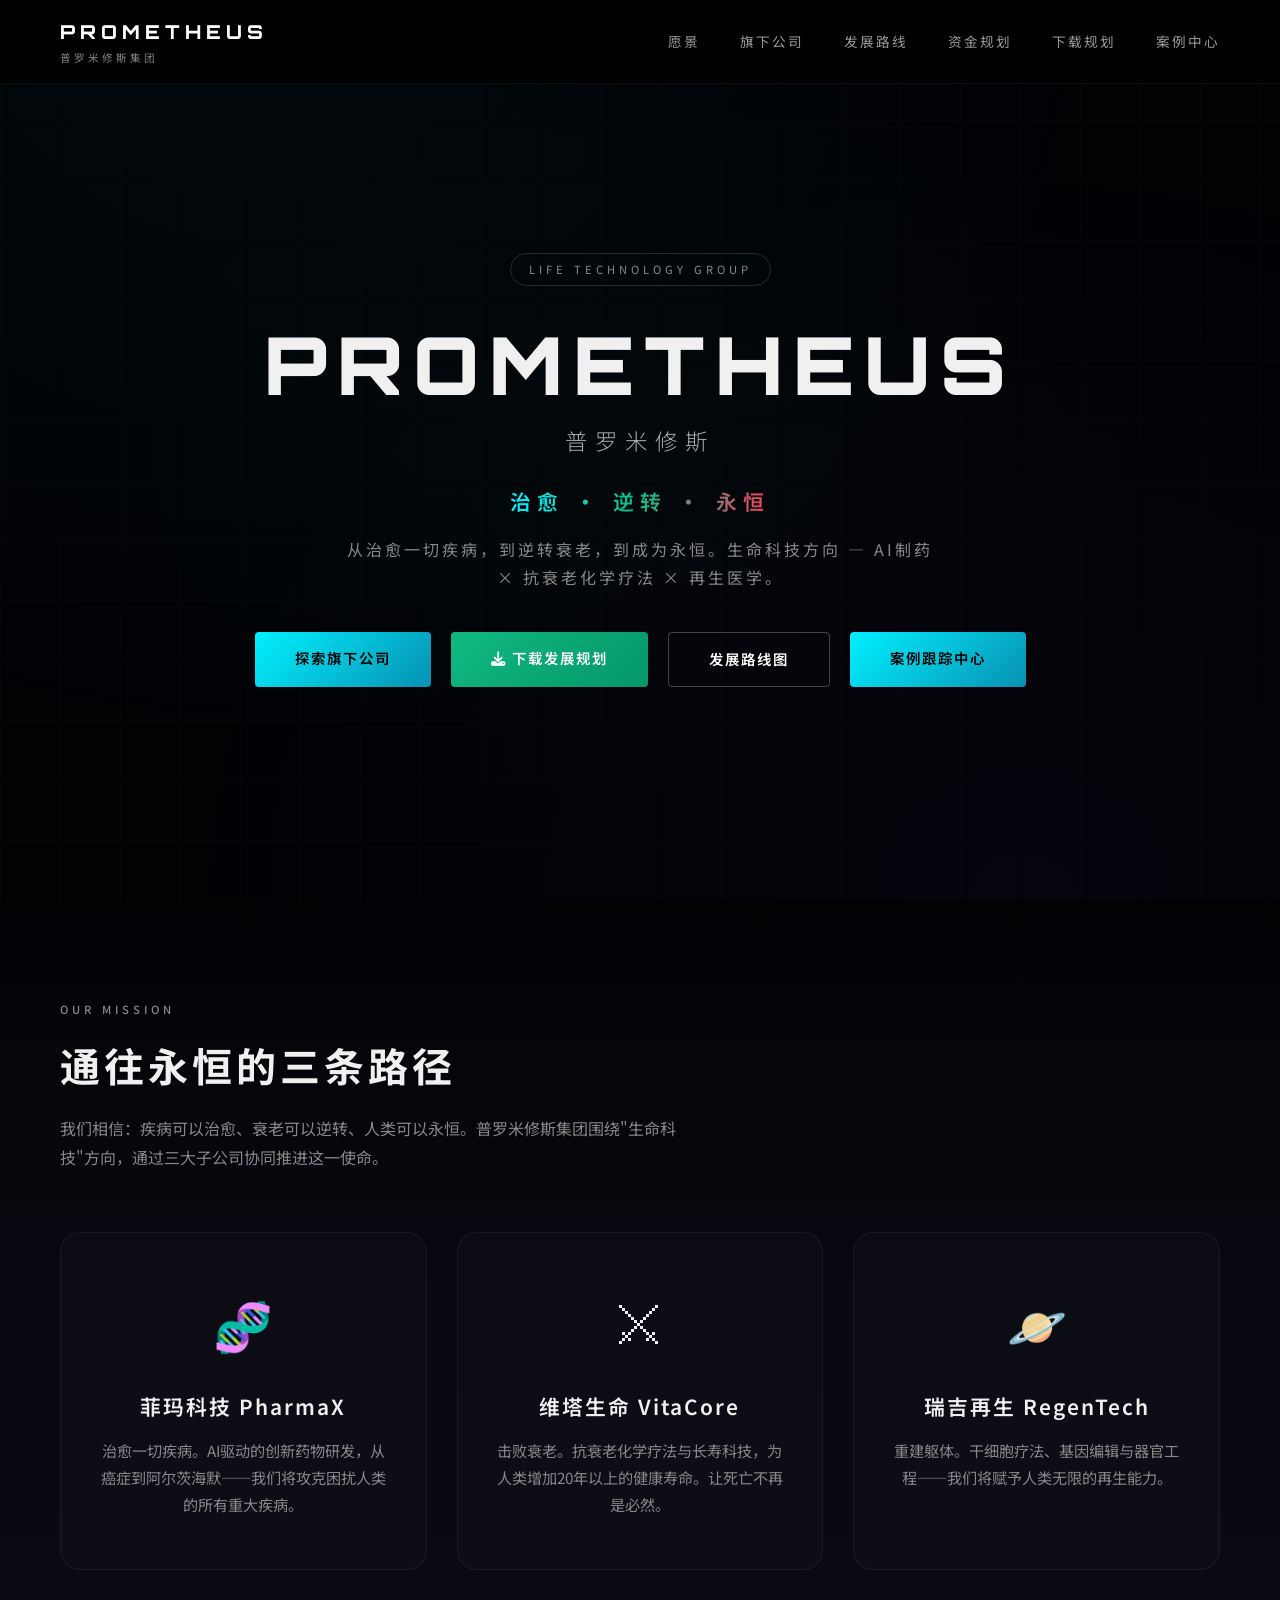
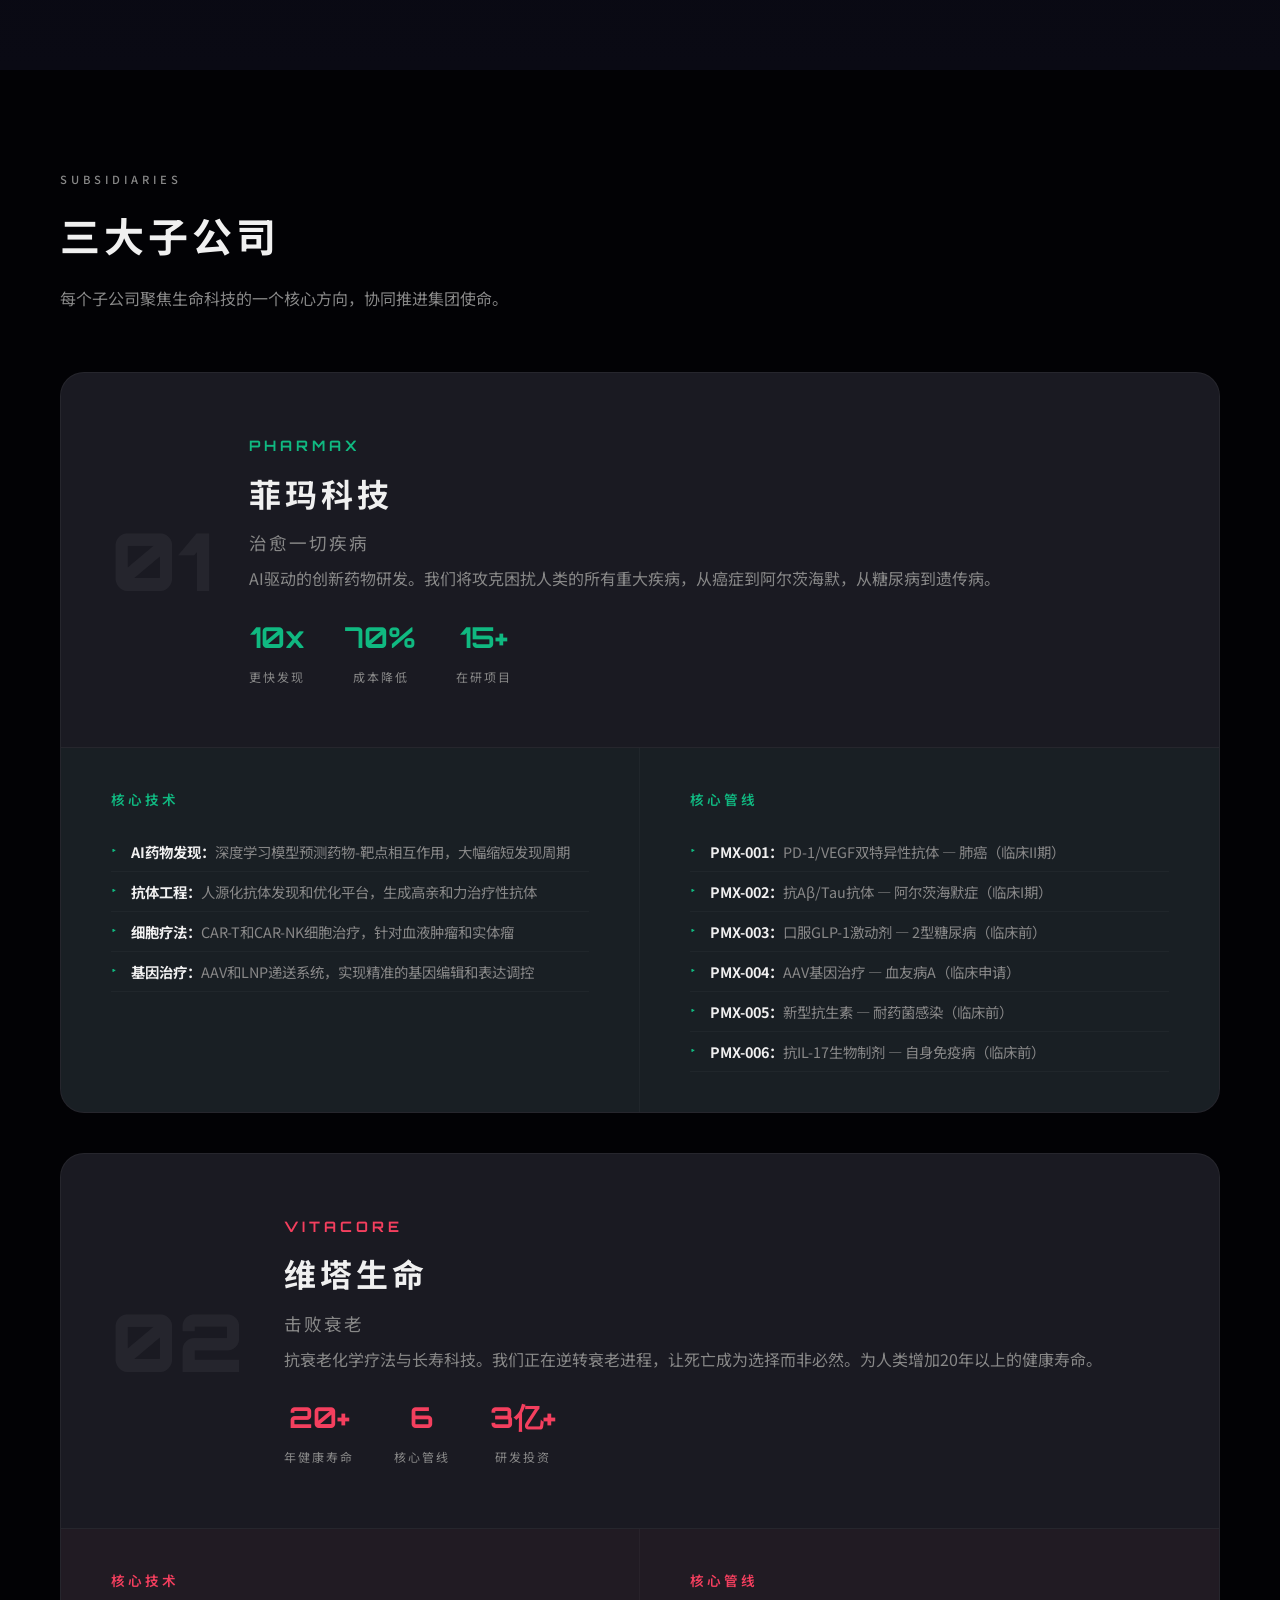
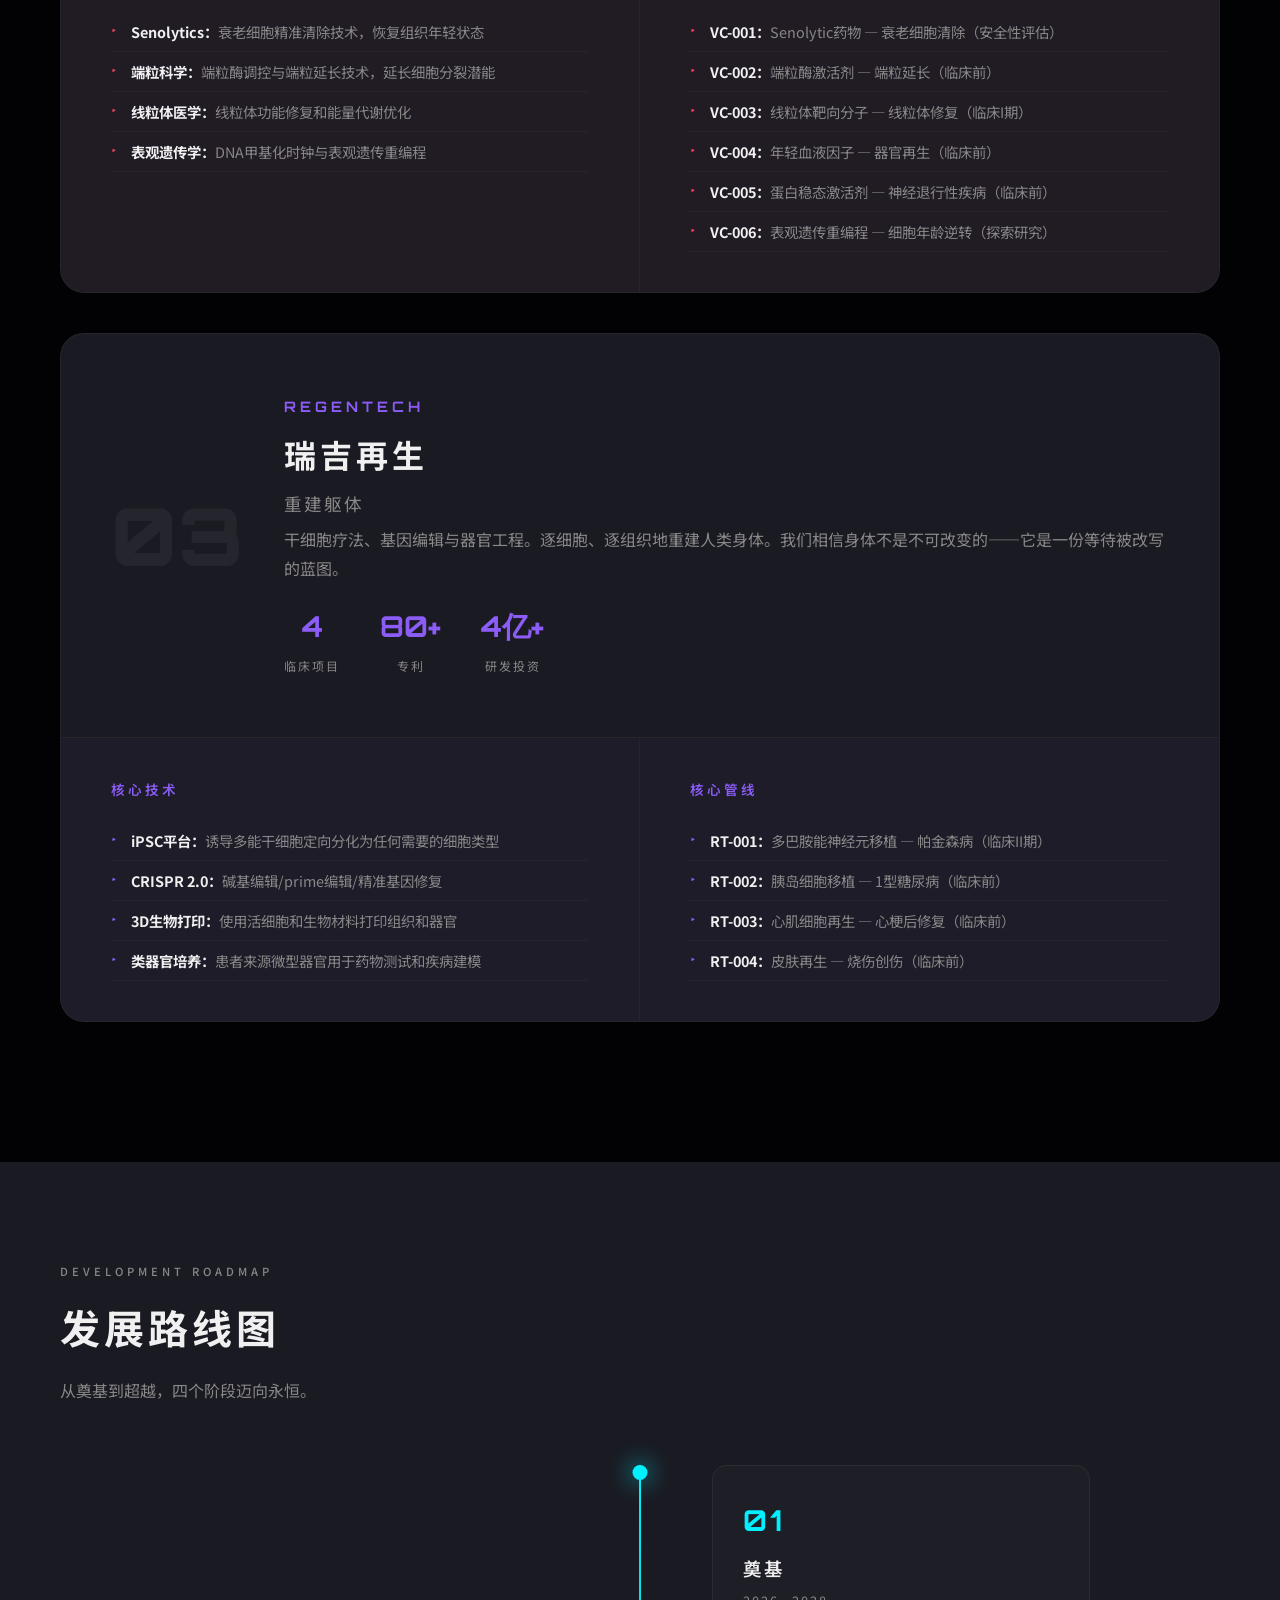
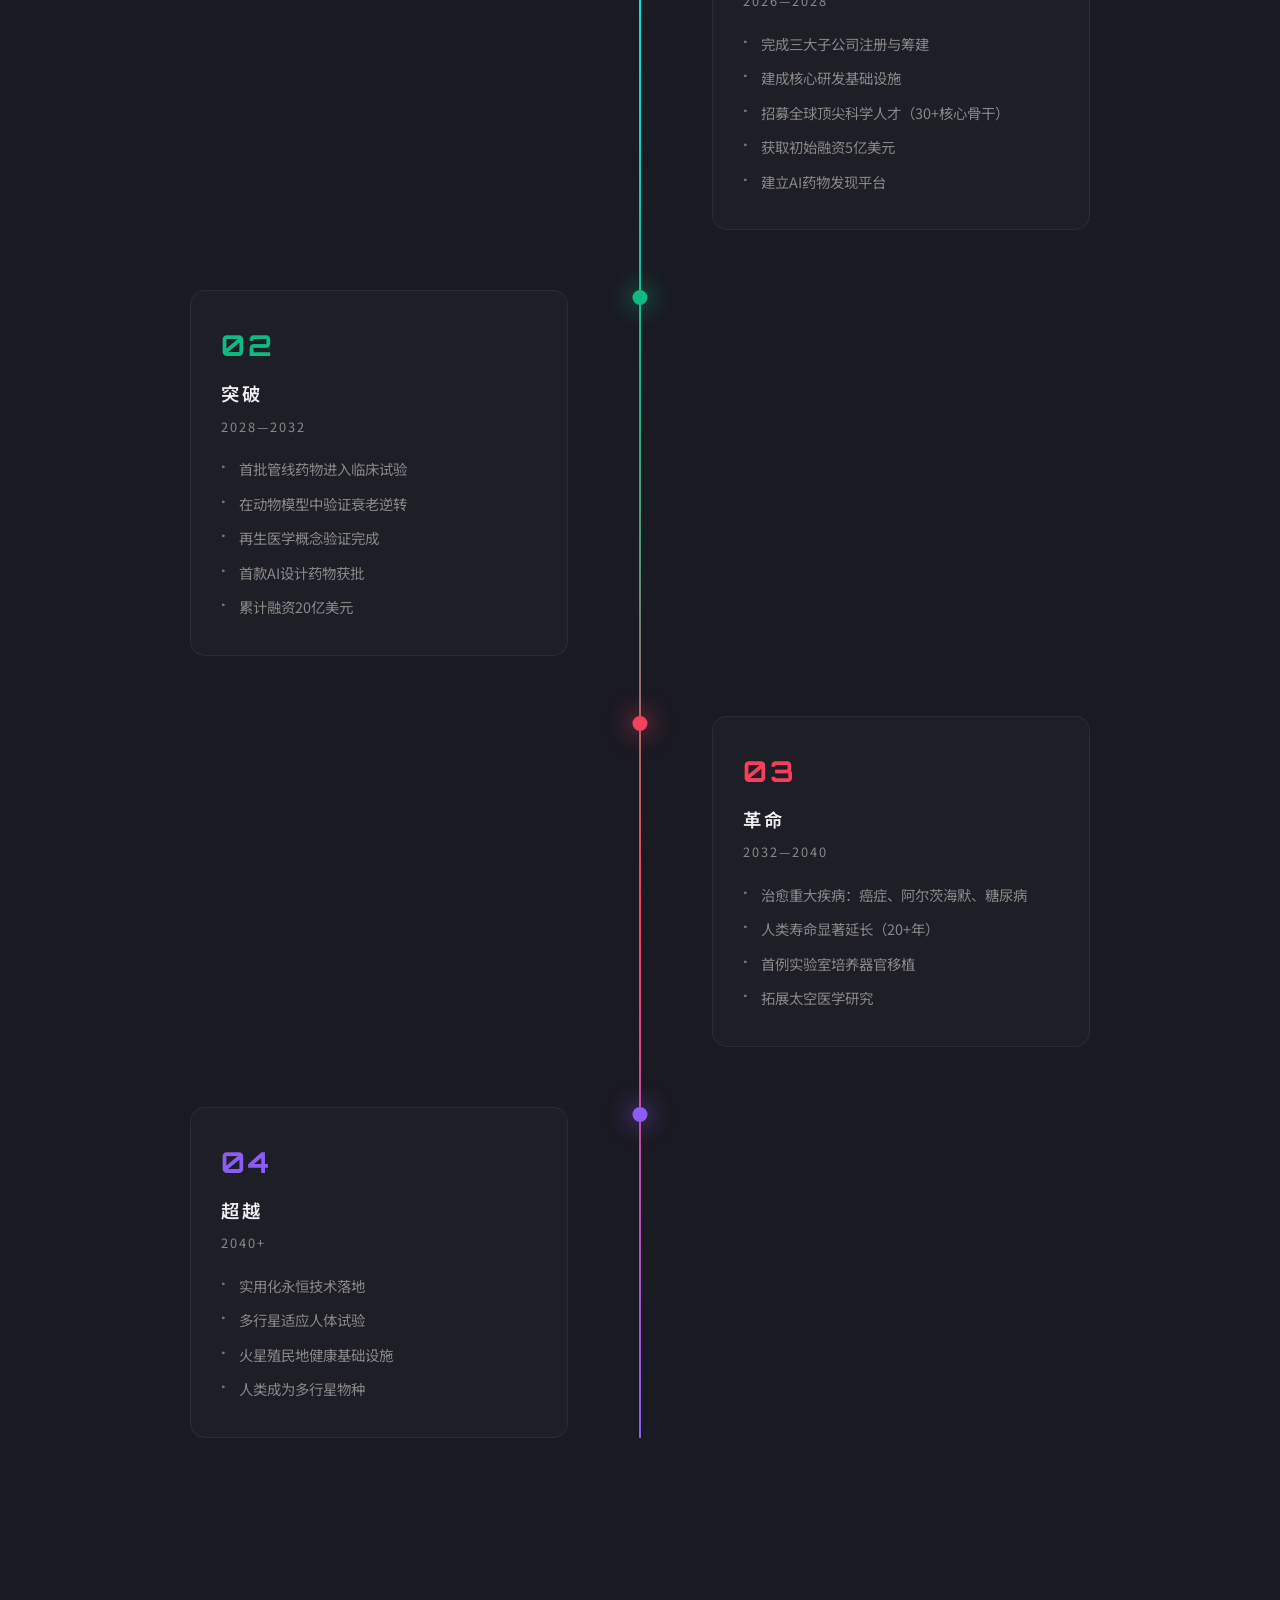
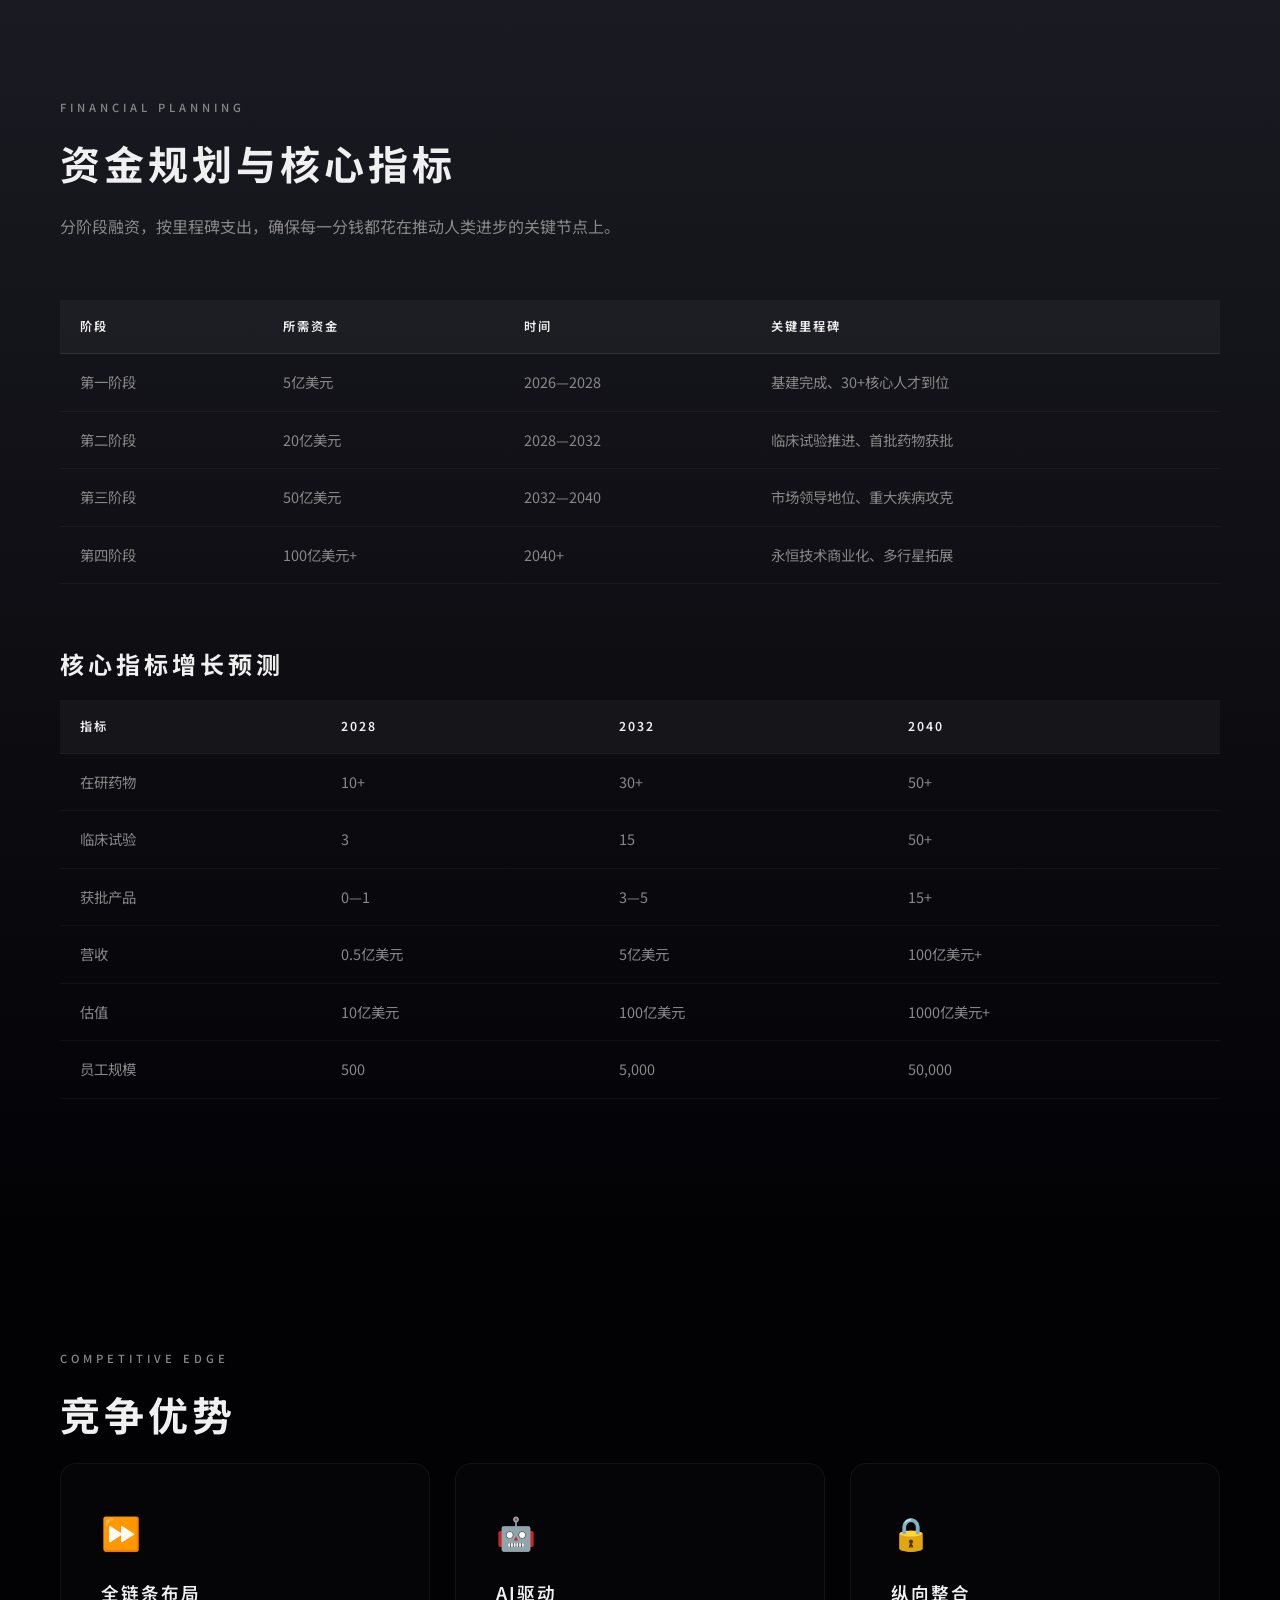
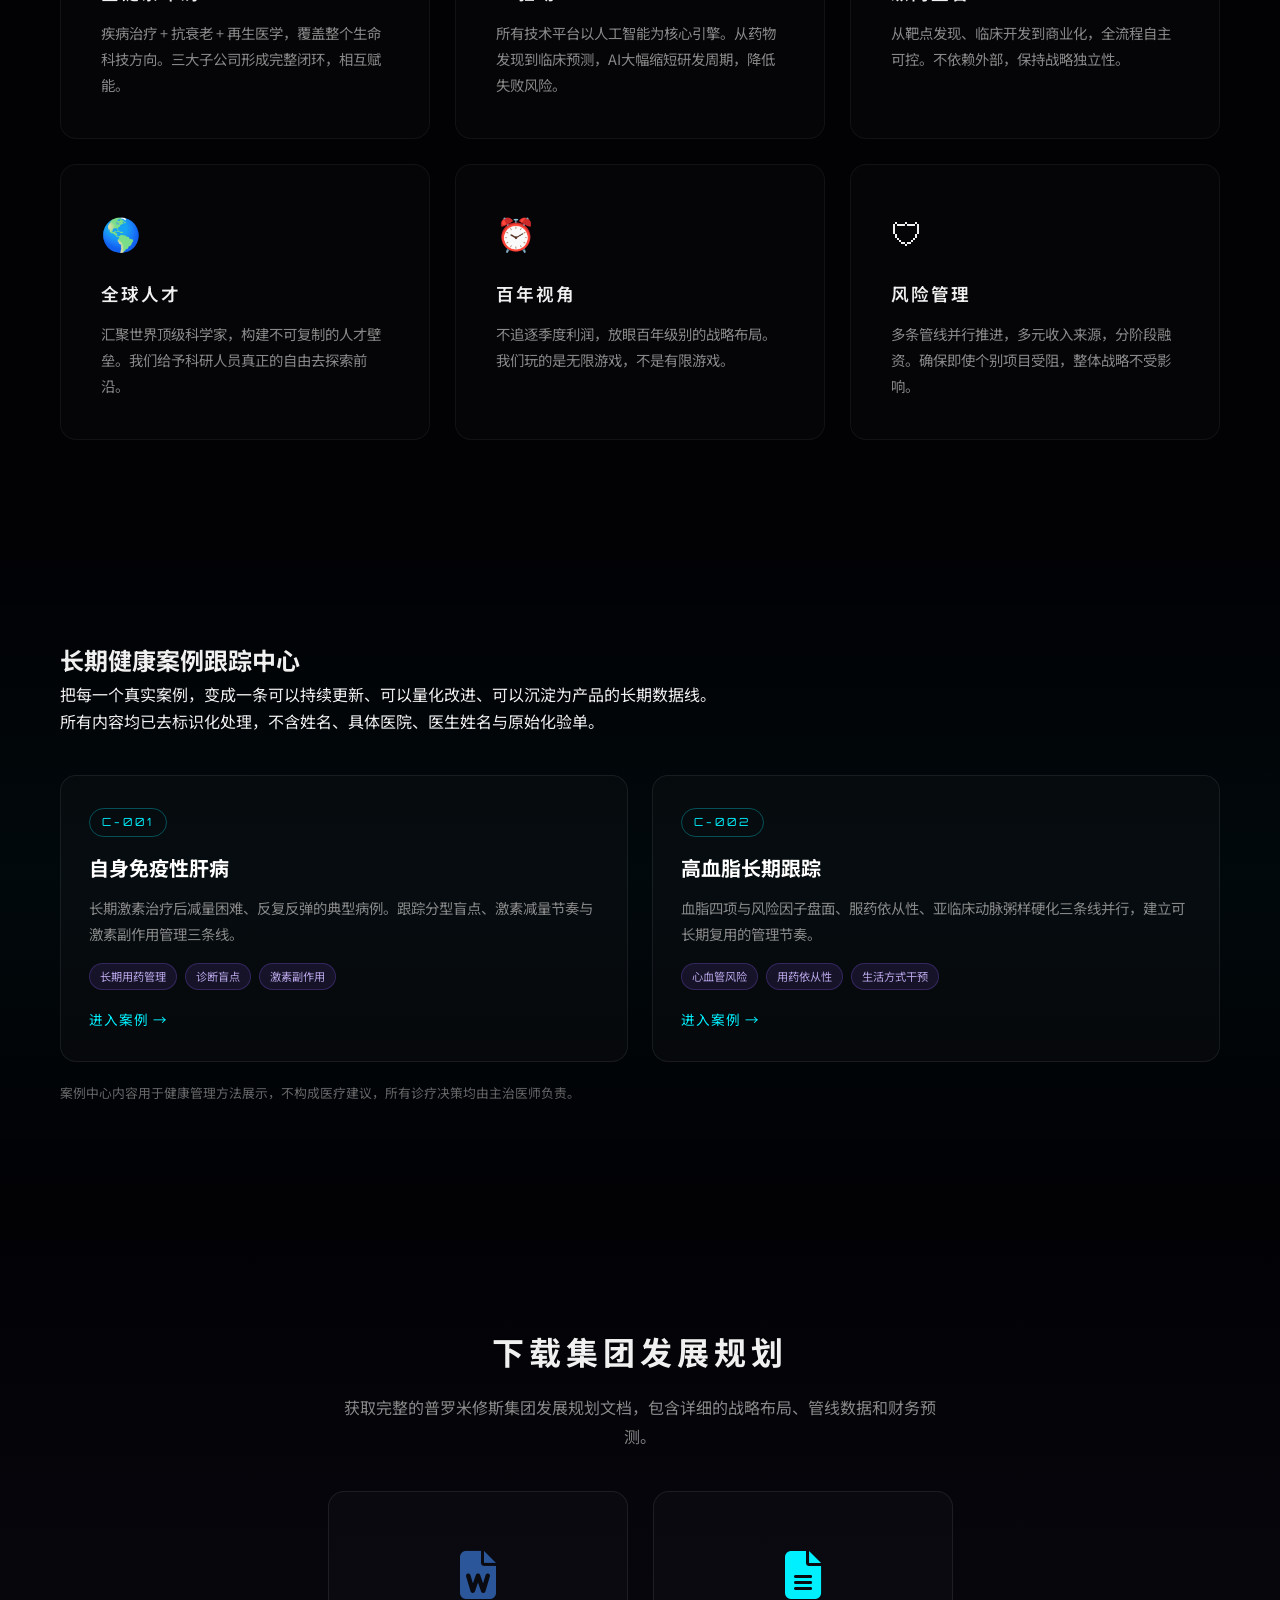
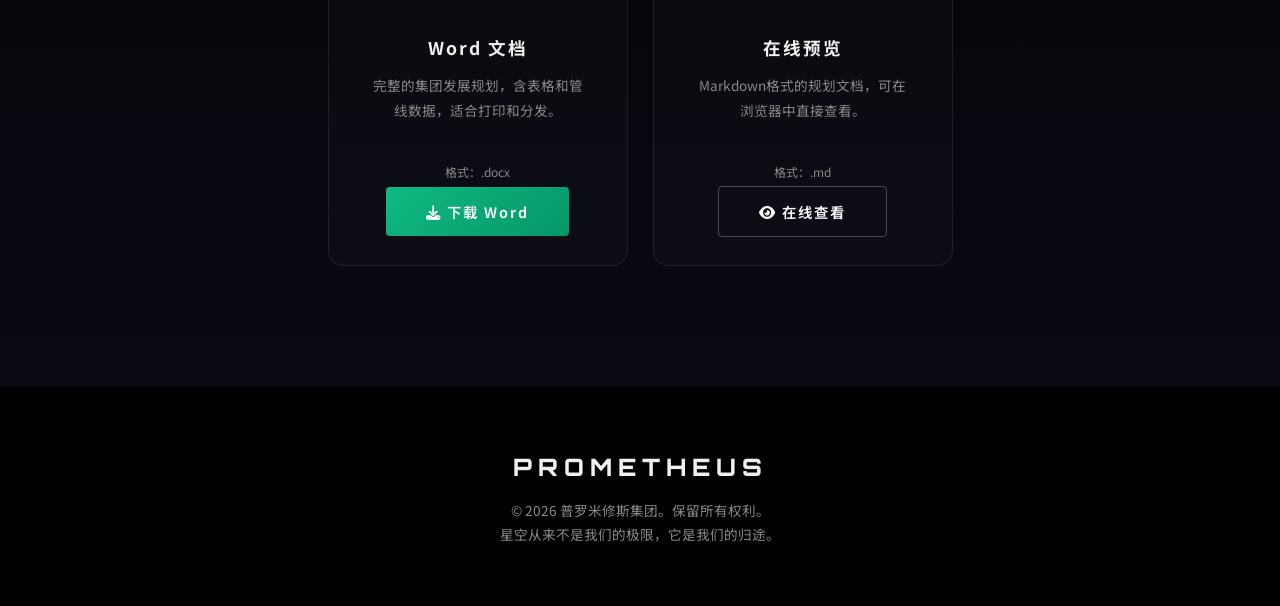
==== commit afb821e3: "Mobile: make case center reachable on phones (hero button, in-page case cards, floating quick-jump)," ====
--- a/index.html
+++ b/index.html
@@ -152,6 +152,50 @@
 footer .footer-logo{font-family:'Orbitron',sans-serif;font-size:1.5em;font-weight:800;letter-spacing:6px;margin-bottom:10px}
 footer p{color:var(--g);font-size:.85em;line-height:1.8}
 
+
+
+/* Floating quick-jump to case center (mobile) */
+.jump-cases{position:fixed;right:16px;bottom:16px;z-index:900;display:none;
+  padding:12px 18px;border-radius:30px;text-decoration:none;
+  background:linear-gradient(135deg,var(--c1),var(--c4));color:#020205;
+  font-size:.82em;font-weight:700;letter-spacing:1px;
+  box-shadow:0 8px 26px rgba(0,240,255,.28)}
+@media(max-width:768px){.jump-cases{display:block}}
+@media(min-width:769px){.jump-cases{display:none}}
+
+/* Case center promo */
+#cases{background:linear-gradient(180deg,transparent,rgba(0,240,255,.03),transparent)}
+.case-cards{display:grid;grid-template-columns:repeat(2,1fr);gap:24px;margin:40px 0 20px}
+.case-card{display:block;position:relative;text-decoration:none;color:inherit;
+  background:rgba(255,255,255,.02);border:1px solid rgba(255,255,255,.07);border-radius:16px;
+  padding:30px 28px;transition:.3s;overflow:hidden}
+.case-card::before{content:'';position:absolute;inset:0;opacity:0;transition:.3s;
+  background:linear-gradient(135deg,rgba(0,240,255,.08),rgba(139,92,246,.08))}
+.case-card:hover{border-color:rgba(0,240,255,.35);transform:translateY(-4px)}
+.case-card:hover::before{opacity:1}
+.case-card>*{position:relative}
+.cc-badge{display:inline-block;font-family:'Orbitron',sans-serif;font-size:.7em;letter-spacing:3px;
+  padding:4px 12px;border:1px solid rgba(0,240,255,.3);border-radius:20px;color:var(--c1);margin-bottom:14px}
+.case-card h4{font-size:1.25em;margin-bottom:10px;color:#fff}
+.case-card p{color:var(--g);font-size:.9em;line-height:1.8;margin-bottom:16px}
+.cc-tags{display:flex;gap:8px;flex-wrap:wrap}
+.cc-tags span{font-size:.7em;padding:3px 10px;border-radius:20px;
+  background:rgba(139,92,246,.12);border:1px solid rgba(139,92,246,.25);color:#b9a6e8}
+.cc-go{margin-top:18px;color:var(--c1);font-size:.85em;letter-spacing:1px}
+.case-note{color:var(--g);font-size:.8em;margin-top:16px;opacity:.75}
+
+/* Mobile fixes */
+@media(max-width:768px){
+  .hero h1{font-size:clamp(1.7em,8.5vw,2.6em);letter-spacing:4px}
+  .hero h1 .zh{letter-spacing:4px;margin-top:10px}
+  .hero-slogan{font-size:1.05em;letter-spacing:3px}
+  .hero-sub{letter-spacing:1px;font-size:.92em}
+  .hero-btns{gap:12px}
+  .hero-btns .btn{padding:13px 22px;font-size:.9em}
+  .case-cards{grid-template-columns:1fr;gap:16px}
+  .case-card{padding:24px 22px}
+}
+
 /* Responsive */
 @media(max-width:768px){
 nav{padding:15px 25px}
@@ -186,9 +230,10 @@
 <a href="#finance">资金规划</a>
 <a href="#download">下载规划</a>
 <a href="cases/index.html">案例中心</a>
-<a href="2026工作计划.html">工作计划</a>
 </div>
 </nav>
+<a href="cases/index.html" class="jump-cases" id="jumpCases">案例中心</a>
+
 
 <!-- HERO -->
 <section class="hero">
@@ -200,7 +245,8 @@
 <a href="#companies" class="btn btn-primary">探索旗下公司</a>
 <a href="#download" class="btn btn-download"><i class="fas fa-download"></i> 下载发展规划</a>
 <a href="#roadmap" class="btn btn-outline">发展路线图</a>
-</div>
+
+<a href="cases/index.html" class="btn btn-primary">案例跟踪中心</a></div>
 </section>
 
 <!-- VISION -->
@@ -420,6 +466,31 @@
 </section>
 
 <!-- DOWNLOAD -->
+
+<!-- CASE CENTER -->
+<section id="cases">
+<h2>长期健康案例跟踪中心</h2>
+<p>把每一个真实案例，变成一条可以持续更新、可以量化改进、可以沉淀为产品的长期数据线。<br>
+所有内容均已去标识化处理，不含姓名、具体医院、医生姓名与原始化验单。</p>
+<div class="case-cards">
+<a class="case-card" href="cases/index.html">
+<div class="cc-badge">C-001</div>
+<h4>自身免疫性肝病</h4>
+<p>长期激素治疗后减量困难、反复反弹的典型病例。跟踪分型盲点、激素减量节奏与激素副作用管理三条线。</p>
+<div class="cc-tags"><span>长期用药管理</span><span>诊断盲点</span><span>激素副作用</span></div>
+<div class="cc-go">进入案例 →</div>
+</a>
+<a class="case-card" href="cases/index.html">
+<div class="cc-badge">C-002</div>
+<h4>高血脂长期跟踪</h4>
+<p>血脂四项与风险因子盘面、服药依从性、亚临床动脉粥样硬化三条线并行，建立可长期复用的管理节奏。</p>
+<div class="cc-tags"><span>心血管风险</span><span>用药依从性</span><span>生活方式干预</span></div>
+<div class="cc-go">进入案例 →</div>
+</a>
+</div>
+<p class="case-note">案例中心内容用于健康管理方法展示，不构成医疗建议，所有诊疗决策均由主治医师负责。</p>
+</section>
+
 <section id="download">
 <h2>下载集团发展规划</h2>
 <p>获取完整的普罗米修斯集团发展规划文档，包含详细的战略布局、管线数据和财务预测。</p>
@@ -427,30 +498,16 @@
 <div class="dl-card">
 <div class="dl-icon"><i class="fas fa-file-word" style="color:#2b579a;font-size:1em"></i></div>
 <h4>Word 文档</h4>
-<p>完整的集团发展规划，含表格和管线数据，适合打印和分发</p>
-<div class="dl-size">格式 · docx</div>
+<p>完整的集团发展规划，含表格和管线数据，适合打印和分发。</p>
+<div class="dl-size">格式：.docx</div>
 <a href="普罗米修斯集团发展规划.docx" class="btn btn-download"><i class="fas fa-download"></i> 下载 Word</a>
 </div>
 <div class="dl-card">
 <div class="dl-icon"><i class="fas fa-file-alt" style="color:var(--c1);font-size:1em"></i></div>
 <h4>在线预览</h4>
-<p>集团发展规划完整版，可在浏览器中直接阅读</p>
-<div class="dl-size">格式 · 网页</div>
-<a href="规划.html" class="btn btn-outline"><i class="fas fa-eye"></i> 在线查看</a>
-</div>
-<div class="dl-card">
-<div class="dl-icon"><i class="fas fa-calendar-alt" style="color:var(--c2);font-size:1em"></i></div>
-<h4>2026 工作计划</h4>
-<p>年度执行清单，按子公司拆分到里程碑、到责任人</p>
-<div class="dl-size">格式 · 网页</div>
-<a href="2026工作计划.html" class="btn btn-outline"><i class="fas fa-eye"></i> 在线查看</a>
-</div>
-<div class="dl-card">
-<div class="dl-icon"><i class="fas fa-file-pdf" style="color:var(--c3);font-size:1em"></i></div>
-<h4>集团宣传册</h4>
-<p>紫色系品牌宣传册，适合对外介绍与打印分发</p>
-<div class="dl-size">格式 · PDF</div>
-<a href="普罗米修斯集团宣传册-最终版.pdf" class="btn btn-download"><i class="fas fa-download"></i> 下载 PDF</a>
+<p>Markdown格式的规划文档，可在浏览器中直接查看。</p>
+<div class="dl-size">格式：.md</div>
+<a href="规划.md" class="btn btn-outline"><i class="fas fa-eye"></i> 在线查看</a>
 </div>
 </div>
 </section>
